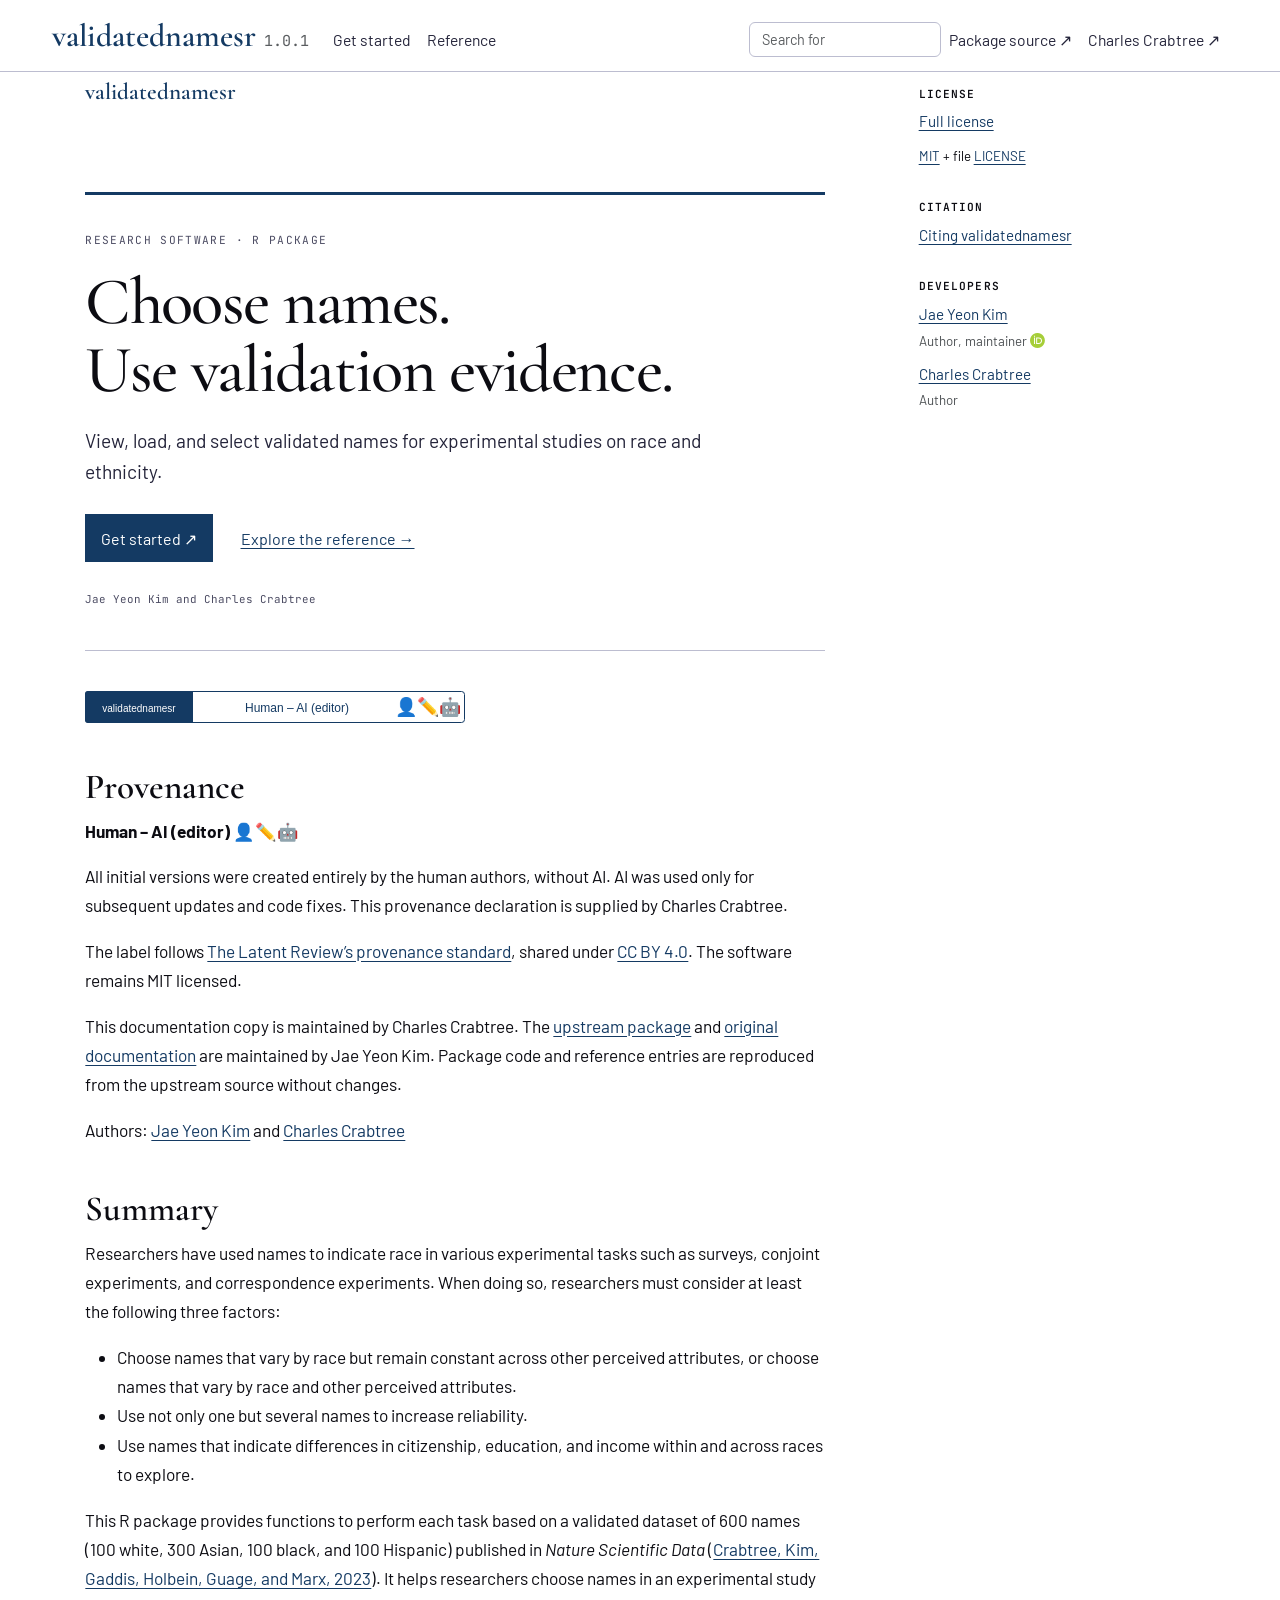
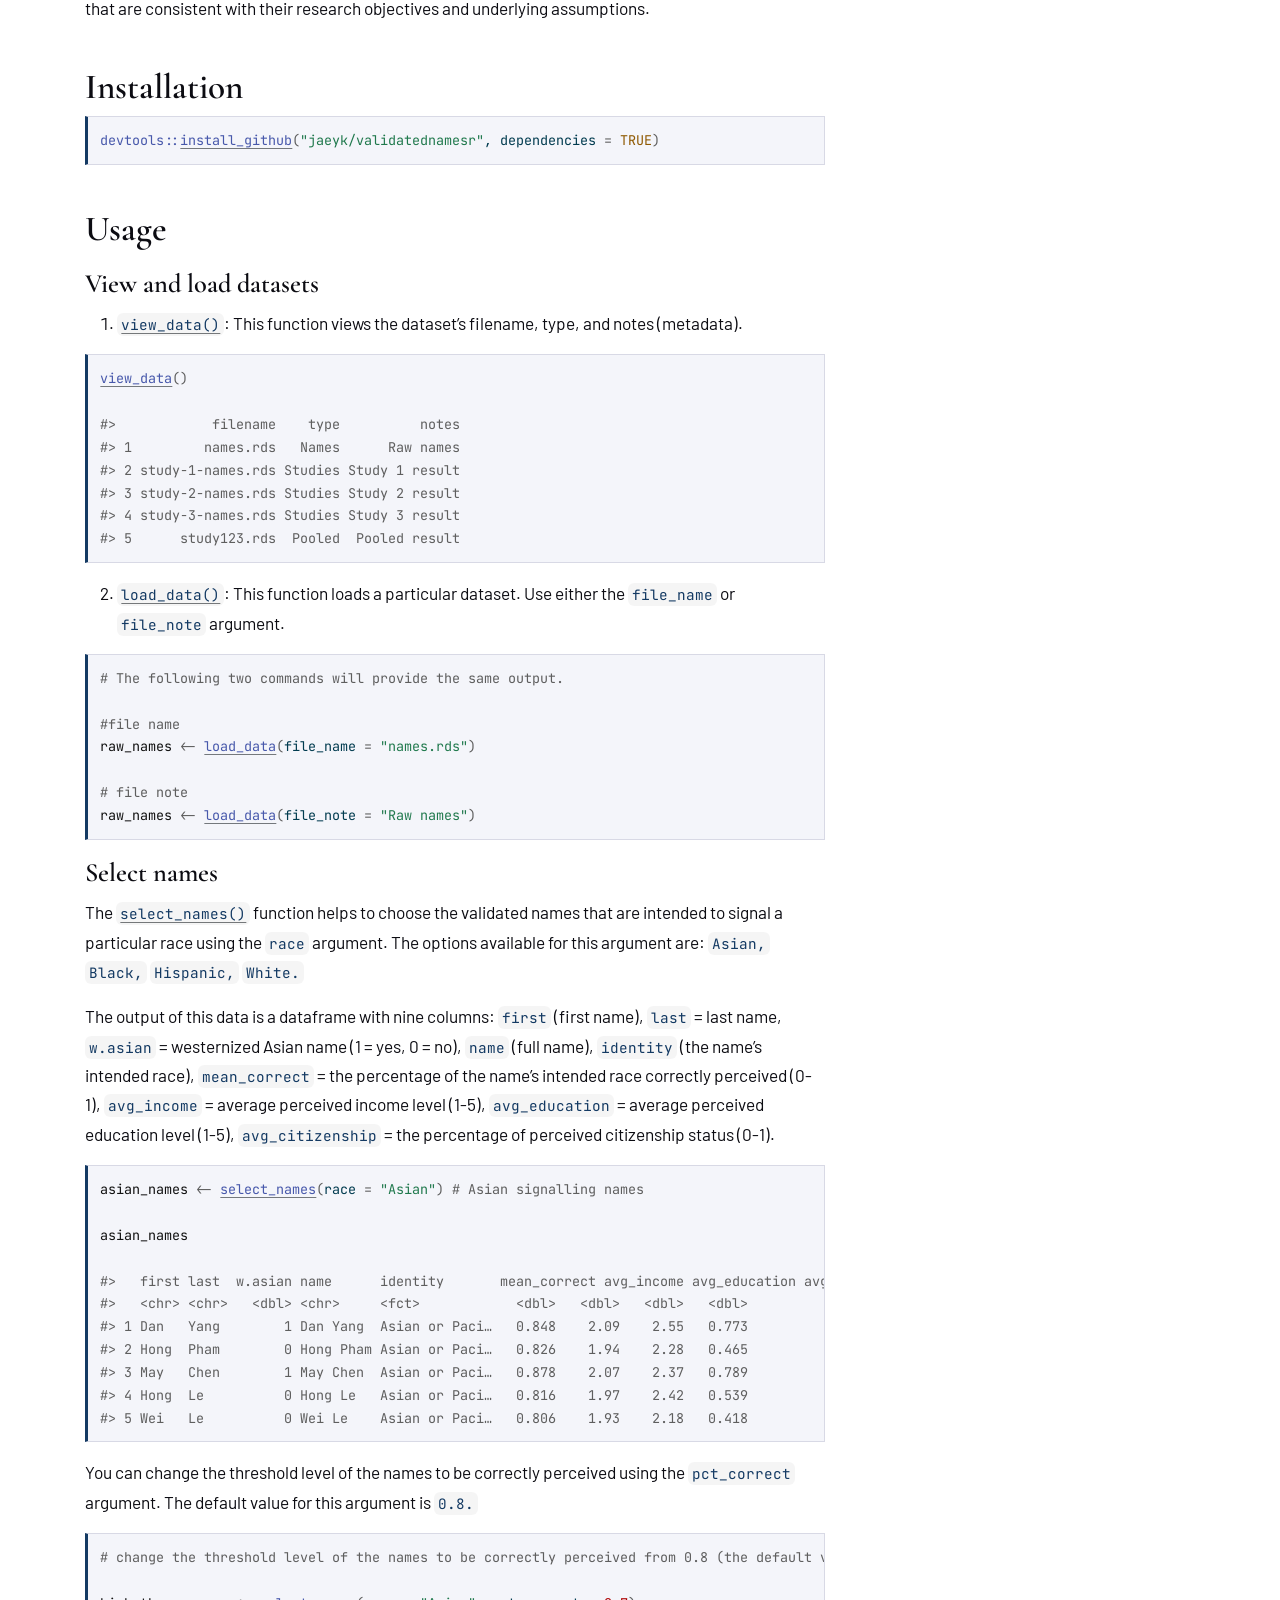
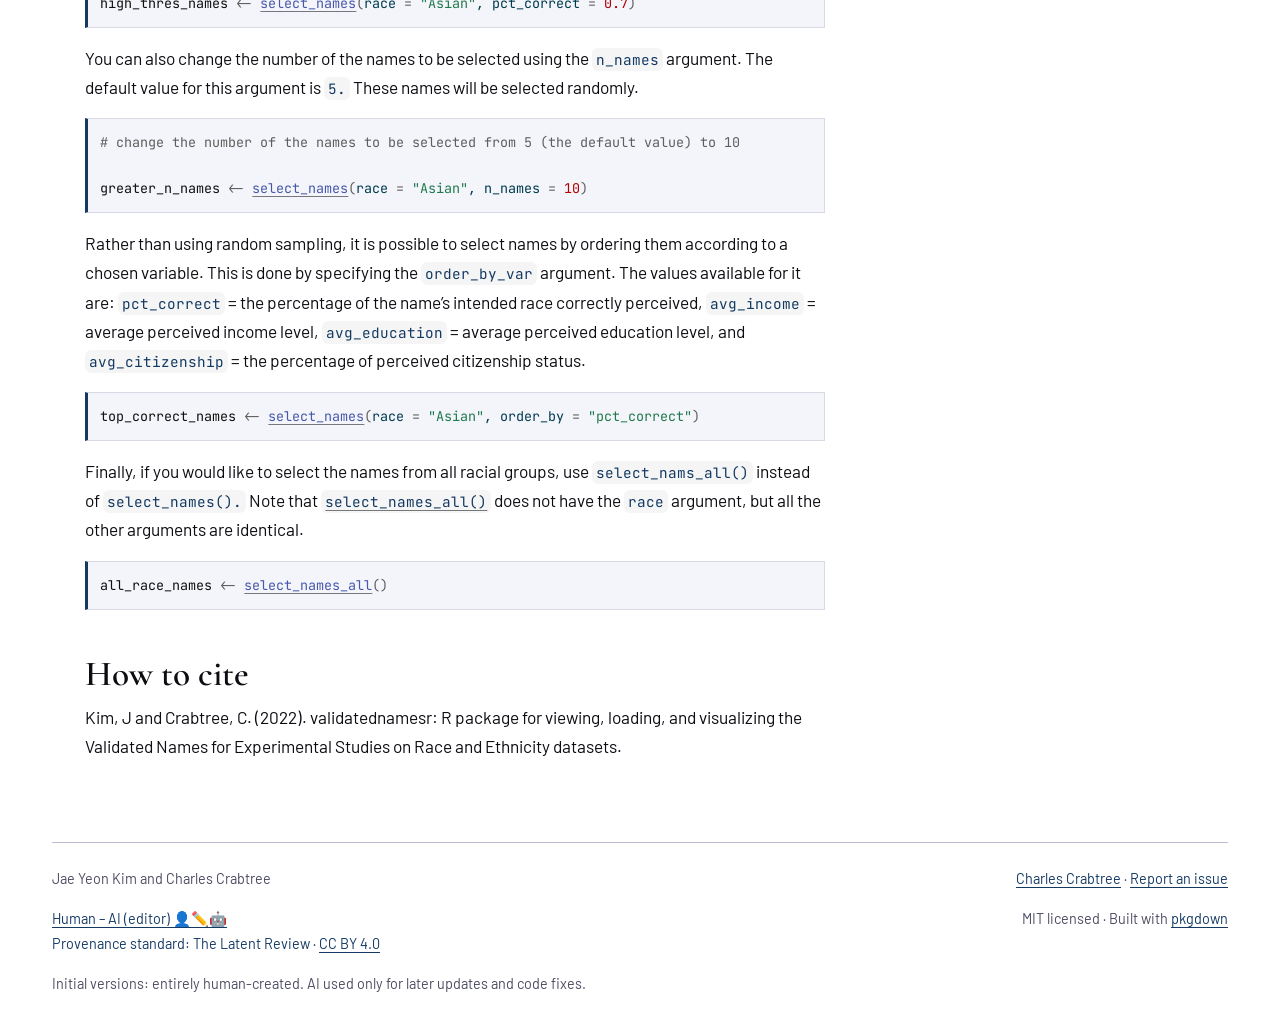
==== docs/index.html @ 6a656db4 "Publish validatednamesr documentation with human-origin provenance Co-Authored-By: warp-agent <warp-" ====
<!DOCTYPE html>
<!-- Generated by pkgdown: do not edit by hand --><html lang="en-US">
<head>
<meta http-equiv="Content-Type" content="text/html; charset=UTF-8">
<meta charset="utf-8">
<meta http-equiv="X-UA-Compatible" content="IE=edge">
<meta name="viewport" content="width=device-width, initial-scale=1, shrink-to-fit=no">
<title>Validated names for experimental studies • validatednamesr</title>
<script src="deps/jquery-3.6.0/jquery-3.6.0.min.js"></script><meta name="viewport" content="width=device-width, initial-scale=1, shrink-to-fit=no">
<link href="deps/bootstrap-5.3.1/bootstrap.min.css" rel="stylesheet">
<script src="deps/bootstrap-5.3.1/bootstrap.bundle.min.js"></script><link href="deps/font-awesome-6.5.2/css/all.min.css" rel="stylesheet">
<link href="deps/font-awesome-6.5.2/css/v4-shims.min.css" rel="stylesheet">
<script src="deps/headroom-0.11.0/headroom.min.js"></script><script src="deps/headroom-0.11.0/jQuery.headroom.min.js"></script><script src="deps/bootstrap-toc-1.0.1/bootstrap-toc.min.js"></script><script src="deps/clipboard.js-2.0.11/clipboard.min.js"></script><script src="deps/search-1.0.0/autocomplete.jquery.min.js"></script><script src="deps/search-1.0.0/fuse.min.js"></script><script src="deps/search-1.0.0/mark.min.js"></script><!-- pkgdown --><script src="pkgdown.js"></script><link href="extra.css" rel="stylesheet">
<meta property="og:title" content="Validated names for experimental studies">
<meta name="description" content="View, load, and select validated names for experimental studies on race and ethnicity.">
<meta property="og:description" content="View, load, and select validated names for experimental studies on race and ethnicity.">
</head>
<body>
    <a href="#main" class="visually-hidden-focusable">Skip to contents</a>


    <nav class="navbar navbar-expand-lg fixed-top bg-light" data-bs-theme="light" aria-label="Site navigation"><div class="container">

    <a class="navbar-brand me-2" href="index.html">validatednamesr</a>

    <small class="nav-text text-muted me-auto" data-bs-toggle="tooltip" data-bs-placement="bottom" title="">1.0.1</small>


    <button class="navbar-toggler" type="button" data-bs-toggle="collapse" data-bs-target="#navbar" aria-controls="navbar" aria-expanded="false" aria-label="Toggle navigation">
      <span class="navbar-toggler-icon"></span>
    </button>

    <div id="navbar" class="collapse navbar-collapse ms-3">
      <ul class="navbar-nav me-auto">
<li class="nav-item"><a class="nav-link" href="index.html#installation">Get started</a></li>
<li class="nav-item"><a class="nav-link" href="reference/index.html">Reference</a></li>
      </ul>
<ul class="navbar-nav">
<li class="nav-item"><form class="form-inline" role="search">
 <input class="form-control" type="search" name="search-input" id="search-input" autocomplete="off" aria-label="Search site" placeholder="Search for" data-search-index="search.json">
</form></li>
<li class="nav-item"><a class="external-link nav-link" href="https://github.com/jaeyk/validatednamesr">Package source ↗</a></li>
<li class="nav-item"><a class="external-link nav-link" href="https://charlescrabtree.org/">Charles Crabtree ↗</a></li>
      </ul>
</div>


  </div>
</nav><div class="container template-home">
<div class="row">
  <main id="main" class="col-md-9"><div class="section level1">
<div class="page-header"><h1 id="validatednamesr">validatednamesr<a class="anchor" aria-label="anchor" href="#validatednamesr"></a>
</h1></div>
<div class="repllm-hero">
<p class="eyebrow">
Research software · R package
</p>
<p class="hero-title">
Choose names.<br>Use validation evidence.
</p>
<p class="hero-summary">
View, load, and select validated names for experimental studies on race and ethnicity.
</p>
<p class="hero-links">
<a class="hero-primary" href="#installation">Get started ↗</a><a href="reference/index.html">Explore the reference →</a>
</p>
<p class="hero-meta">
Jae Yeon Kim and Charles Crabtree
</p>
</div>
<p><a href="https://thelatentreview.com/provenance/" class="external-link"><img src="reference/figures/provenance.svg" alt="validatednamesr: Human – AI (editor) 👤✏️🤖"></a></p>
<div class="section level2">
<h2 id="provenance">Provenance<a class="anchor" aria-label="anchor" href="#provenance"></a>
</h2>
<p><strong>Human – AI (editor) 👤✏️🤖</strong></p>
<p>All initial versions were created entirely by the human authors, without AI. AI was used only for subsequent updates and code fixes. This provenance declaration is supplied by Charles Crabtree.</p>
<p>The label follows <a href="https://thelatentreview.com/provenance/" class="external-link">The Latent Review’s provenance standard</a>, shared under <a href="https://creativecommons.org/licenses/by/4.0/" class="external-link">CC BY 4.0</a>. The software remains MIT licensed.</p>
<p>This documentation copy is maintained by Charles Crabtree. The <a href="https://github.com/jaeyk/validatednamesr" class="external-link">upstream package</a> and <a href="https://jaeyk.github.io/validatednamesr/" class="external-link">original documentation</a> are maintained by Jae Yeon Kim. Package code and reference entries are reproduced from the upstream source without changes.</p>
<p>Authors: <a href="https://jaeyk.github.io/" class="external-link">Jae Yeon Kim</a> and <a href="https://charlescrabtree.com/" class="external-link">Charles Crabtree</a></p>
</div>
<div class="section level2">
<h2 id="summary">Summary<a class="anchor" aria-label="anchor" href="#summary"></a>
</h2>
<p>Researchers have used names to indicate race in various experimental tasks such as surveys, conjoint experiments, and correspondence experiments. When doing so, researchers must consider at least the following three factors:</p>
<ul>
<li>Choose names that vary by race but remain constant across other perceived attributes, or choose names that vary by race and other perceived attributes.</li>
<li>Use not only one but several names to increase reliability.</li>
<li>Use names that indicate differences in citizenship, education, and income within and across races to explore.</li>
</ul>
<p>This R package provides functions to perform each task based on a validated dataset of 600 names (100 white, 300 Asian, 100 black, and 100 Hispanic) published in <em>Nature Scientific Data</em> (<a href="https://www.nature.com/articles/s41597-023-01947-0#Sec10" class="external-link">Crabtree, Kim, Gaddis, Holbein, Guage, and Marx, 2023</a>). It helps researchers choose names in an experimental study that are consistent with their research objectives and underlying assumptions.</p>
</div>
<div class="section level2">
<h2 id="installation">Installation<a class="anchor" aria-label="anchor" href="#installation"></a>
</h2>
<div class="sourceCode" id="cb1"><pre class="downlit sourceCode r">
<code class="sourceCode R"><span><span class="fu">devtools</span><span class="fu">::</span><span class="fu"><a href="https://devtools.r-lib.org/reference/install-deprecated.html" class="external-link">install_github</a></span><span class="op">(</span><span class="st">"jaeyk/validatednamesr"</span>, dependencies <span class="op">=</span> <span class="cn">TRUE</span><span class="op">)</span></span></code></pre></div>
</div>
<div class="section level2">
<h2 id="usage">Usage<a class="anchor" aria-label="anchor" href="#usage"></a>
</h2>
<div class="section level3">
<h3 id="view-and-load-datasets">View and load datasets<a class="anchor" aria-label="anchor" href="#view-and-load-datasets"></a>
</h3>
<ol style="list-style-type: decimal">
<li>
<code><a href="reference/view_data.html">view_data()</a></code>: This function views the dataset’s filename, type, and notes (metadata).</li>
</ol>
<div class="sourceCode" id="cb2"><pre class="downlit sourceCode r">
<code class="sourceCode R"><span><span class="fu"><a href="reference/view_data.html">view_data</a></span><span class="op">(</span><span class="op">)</span></span>
<span></span>
<span><span class="co">#&gt;            filename    type          notes</span></span>
<span><span class="co">#&gt; 1         names.rds   Names      Raw names</span></span>
<span><span class="co">#&gt; 2 study-1-names.rds Studies Study 1 result</span></span>
<span><span class="co">#&gt; 3 study-2-names.rds Studies Study 2 result</span></span>
<span><span class="co">#&gt; 4 study-3-names.rds Studies Study 3 result</span></span>
<span><span class="co">#&gt; 5      study123.rds  Pooled  Pooled result</span></span></code></pre></div>
<ol start="2" style="list-style-type: decimal">
<li>
<code><a href="reference/load_data.html">load_data()</a></code>: This function loads a particular dataset. Use either the <code>file_name</code> or <code>file_note</code> argument.</li>
</ol>
<div class="sourceCode" id="cb3"><pre class="downlit sourceCode r">
<code class="sourceCode R"><span><span class="co"># The following two commands will provide the same output.</span></span>
<span></span>
<span><span class="co">#file name</span></span>
<span><span class="va">raw_names</span> <span class="op">&lt;-</span> <span class="fu"><a href="reference/load_data.html">load_data</a></span><span class="op">(</span>file_name <span class="op">=</span> <span class="st">"names.rds"</span><span class="op">)</span></span>
<span></span>
<span><span class="co"># file note </span></span>
<span><span class="va">raw_names</span> <span class="op">&lt;-</span> <span class="fu"><a href="reference/load_data.html">load_data</a></span><span class="op">(</span>file_note <span class="op">=</span> <span class="st">"Raw names"</span><span class="op">)</span></span></code></pre></div>
</div>
<div class="section level3">
<h3 id="select-names">Select names<a class="anchor" aria-label="anchor" href="#select-names"></a>
</h3>
<p>The <code><a href="reference/select_names.html">select_names()</a></code> function helps to choose the validated names that are intended to signal a particular race using the <code>race</code> argument. The options available for this argument are: <code>Asian,</code> <code>Black,</code> <code>Hispanic,</code> <code>White.</code></p>
<p>The output of this data is a dataframe with nine columns: <code>first</code> (first name), <code>last</code> = last name, <code>w.asian</code> = westernized Asian name (1 = yes, 0 = no), <code>name</code> (full name), <code>identity</code> (the name’s intended race), <code>mean_correct</code> = the percentage of the name’s intended race correctly perceived (0-1), <code>avg_income</code> = average perceived income level (1-5), <code>avg_education</code> = average perceived education level (1-5), <code>avg_citizenship</code> = the percentage of perceived citizenship status (0-1).</p>
<div class="sourceCode" id="cb4"><pre class="downlit sourceCode r">
<code class="sourceCode R"><span><span class="va">asian_names</span> <span class="op">&lt;-</span> <span class="fu"><a href="reference/select_names.html">select_names</a></span><span class="op">(</span>race <span class="op">=</span> <span class="st">"Asian"</span><span class="op">)</span> <span class="co"># Asian signalling names </span></span>
<span></span>
<span><span class="va">asian_names</span> </span>
<span></span>
<span><span class="co">#&gt;   first last  w.asian name      identity       mean_correct avg_income avg_education avg_citizenship</span></span>
<span><span class="co">#&gt;   &lt;chr&gt; &lt;chr&gt;   &lt;dbl&gt; &lt;chr&gt;     &lt;fct&gt;            &lt;dbl&gt;   &lt;dbl&gt;   &lt;dbl&gt;   &lt;dbl&gt;</span></span>
<span><span class="co">#&gt; 1 Dan   Yang        1 Dan Yang  Asian or Paci…   0.848    2.09    2.55   0.773</span></span>
<span><span class="co">#&gt; 2 Hong  Pham        0 Hong Pham Asian or Paci…   0.826    1.94    2.28   0.465</span></span>
<span><span class="co">#&gt; 3 May   Chen        1 May Chen  Asian or Paci…   0.878    2.07    2.37   0.789</span></span>
<span><span class="co">#&gt; 4 Hong  Le          0 Hong Le   Asian or Paci…   0.816    1.97    2.42   0.539</span></span>
<span><span class="co">#&gt; 5 Wei   Le          0 Wei Le    Asian or Paci…   0.806    1.93    2.18   0.418</span></span></code></pre></div>
<p>You can change the threshold level of the names to be correctly perceived using the <code>pct_correct</code> argument. The default value for this argument is <code>0.8.</code></p>
<div class="sourceCode" id="cb5"><pre class="downlit sourceCode r">
<code class="sourceCode R"><span><span class="co"># change the threshold level of the names to be correctly perceived from 0.8 (the default value) to 0.7</span></span>
<span></span>
<span><span class="va">high_thres_names</span> <span class="op">&lt;-</span> <span class="fu"><a href="reference/select_names.html">select_names</a></span><span class="op">(</span>race <span class="op">=</span> <span class="st">"Asian"</span>, pct_correct <span class="op">=</span> <span class="fl">0.7</span><span class="op">)</span></span></code></pre></div>
<p>You can also change the number of the names to be selected using the <code>n_names</code> argument. The default value for this argument is <code>5.</code> These names will be selected randomly.</p>
<div class="sourceCode" id="cb6"><pre class="downlit sourceCode r">
<code class="sourceCode R"><span><span class="co"># change the number of the names to be selected from 5 (the default value) to 10 </span></span>
<span></span>
<span><span class="va">greater_n_names</span> <span class="op">&lt;-</span> <span class="fu"><a href="reference/select_names.html">select_names</a></span><span class="op">(</span>race <span class="op">=</span> <span class="st">"Asian"</span>, n_names <span class="op">=</span> <span class="fl">10</span><span class="op">)</span></span></code></pre></div>
<p>Rather than using random sampling, it is possible to select names by ordering them according to a chosen variable. This is done by specifying the <code>order_by_var</code> argument. The values available for it are: <code>pct_correct</code> = the percentage of the name’s intended race correctly perceived, <code>avg_income</code> = average perceived income level, <code>avg_education</code> = average perceived education level, and <code>avg_citizenship</code> = the percentage of perceived citizenship status.</p>
<div class="sourceCode" id="cb7"><pre class="downlit sourceCode r">
<code class="sourceCode R"><span><span class="va">top_correct_names</span> <span class="op">&lt;-</span> <span class="fu"><a href="reference/select_names.html">select_names</a></span><span class="op">(</span>race <span class="op">=</span> <span class="st">"Asian"</span>, order_by <span class="op">=</span> <span class="st">"pct_correct"</span><span class="op">)</span></span></code></pre></div>
<p>Finally, if you would like to select the names from all racial groups, use <code>select_nams_all()</code> instead of <code>select_names().</code> Note that <code><a href="reference/select_names_all.html">select_names_all()</a></code> does not have the <code>race</code> argument, but all the other arguments are identical.</p>
<div class="sourceCode" id="cb8"><pre class="downlit sourceCode r">
<code class="sourceCode R"><span><span class="va">all_race_names</span> <span class="op">&lt;-</span> <span class="fu"><a href="reference/select_names_all.html">select_names_all</a></span><span class="op">(</span><span class="op">)</span></span></code></pre></div>
</div>
</div>
<div class="section level2">
<h2 id="how-to-cite">How to cite<a class="anchor" aria-label="anchor" href="#how-to-cite"></a>
</h2>
<p>Kim, J and Crabtree, C. (2022). validatednamesr: R package for viewing, loading, and visualizing the Validated Names for Experimental Studies on Race and Ethnicity datasets.</p>
</div>
</div>
  </main><aside class="col-md-3"><div class="license">
<h2 data-toc-skip>License</h2>
<ul class="list-unstyled">
<li><a href="LICENSE.html">Full license</a></li>
<li><small><a href="https://opensource.org/licenses/mit-license.php" class="external-link">MIT</a> + file <a href="LICENSE-text.html">LICENSE</a></small></li>
</ul>
</div>


<div class="citation">
<h2 data-toc-skip>Citation</h2>
<ul class="list-unstyled">
<li><a href="authors.html#citation">Citing validatednamesr</a></li>
</ul>
</div>

<div class="developers">
<h2 data-toc-skip>Developers</h2>
<ul class="list-unstyled">
<li>
<a href="https://jaeyk.github.io/" class="external-link">Jae Yeon Kim</a> <br><small class="roles"> Author, maintainer </small> <a href="https://orcid.org/0000-0002-6533-7910" target="orcid.widget" aria-label="ORCID" class="external-link"><span class="fab fa-orcid orcid" aria-hidden="true"></span></a>  </li>
<li>
<a href="https://charlescrabtree.org/" class="external-link">Charles Crabtree</a> <br><small class="roles"> Author </small>   </li>
</ul>
</div>



  </aside>
</div>


    <footer><div class="pkgdown-footer-left">
<p>Jae Yeon Kim and Charles Crabtree</p>
<p class="provenance-label"><a href="https://thelatentreview.com/provenance/" class="external-link">Human – AI (editor) <span aria-hidden="true">👤✏️🤖</span></a><br>Provenance standard: The Latent Review · <a href="https://creativecommons.org/licenses/by/4.0/" class="external-link">CC BY 4.0</a></p>
<p>Initial versions: entirely human-created. AI used only for later updates and code fixes.</p>
</div>
<div class="pkgdown-footer-right">
<p><a href="https://charlescrabtree.org/" class="external-link">Charles Crabtree</a> · <a href="https://github.com/jaeyk/validatednamesr/issues" class="external-link">Report an issue</a></p>
<p>MIT licensed · Built with <a href="https://pkgdown.r-lib.org/" class="external-link">pkgdown</a></p>
</div>

    </footer>
</div>





  </body>
</html>
---- docs/deps/font-awesome-6.5.2/css/v4-shims.min.css ----
/*!
 * Font Awesome Free 6.5.2 by @fontawesome - https://fontawesome.com
 * License - https://fontawesome.com/license/free (Icons: CC BY 4.0, Fonts: SIL OFL 1.1, Code: MIT License)
 * Copyright 2024 Fonticons, Inc.
 */
.fa.fa-glass:before{content:"\f000"}.fa.fa-envelope-o{font-family:"Font Awesome 6 Free";font-weight:400}.fa.fa-envelope-o:before{content:"\f0e0"}.fa.fa-star-o{font-family:"Font Awesome 6 Free";font-weight:400}.fa.fa-star-o:before{content:"\f005"}.fa.fa-close:before,.fa.fa-remove:before{content:"\f00d"}.fa.fa-gear:before{content:"\f013"}.fa.fa-trash-o{font-family:"Font Awesome 6 Free";font-weight:400}.fa.fa-trash-o:before{content:"\f2ed"}.fa.fa-home:before{content:"\f015"}.fa.fa-file-o{font-family:"Font Awesome 6 Free";font-weight:400}.fa.fa-file-o:before{content:"\f15b"}.fa.fa-clock-o{font-family:"Font Awesome 6 Free";font-weight:400}.fa.fa-clock-o:before{content:"\f017"}.fa.fa-arrow-circle-o-down{font-family:"Font Awesome 6 Free";font-weight:400}.fa.fa-arrow-circle-o-down:before{content:"\f358"}.fa.fa-arrow-circle-o-up{font-family:"Font Awesome 6 Free";font-weight:400}.fa.fa-arrow-circle-o-up:before{content:"\f35b"}.fa.fa-play-circle-o{font-family:"Font Awesome 6 Free";font-weight:400}.fa.fa-play-circle-o:before{content:"\f144"}.fa.fa-repeat:before,.fa.fa-rotate-right:before{content:"\f01e"}.fa.fa-refresh:before{content:"\f021"}.fa.fa-list-alt{font-family:"Font Awesome 6 Free";font-weight:400}.fa.fa-list-alt:before{content:"\f022"}.fa.fa-dedent:before{content:"\f03b"}.fa.fa-video-camera:before{content:"\f03d"}.fa.fa-picture-o{font-family:"Font Awesome 6 Free";font-weight:400}.fa.fa-picture-o:before{content:"\f03e"}.fa.fa-photo{font-family:"Font Awesome 6 Free";font-weight:400}.fa.fa-photo:before{content:"\f03e"}.fa.fa-image{font-family:"Font Awesome 6 Free";font-weight:400}.fa.fa-image:before{content:"\f03e"}.fa.fa-map-marker:before{content:"\f3c5"}.fa.fa-pencil-square-o{font-family:"Font Awesome 6 Free";font-weight:400}.fa.fa-pencil-square-o:before{content:"\f044"}.fa.fa-edit{font-family:"Font Awesome 6 Free";font-weight:400}.fa.fa-edit:before{content:"\f044"}.fa.fa-share-square-o:before{content:"\f14d"}.fa.fa-check-square-o{font-family:"Font Awesome 6 Free";font-weight:400}.fa.fa-check-square-o:before{content:"\f14a"}.fa.fa-arrows:before{content:"\f0b2"}.fa.fa-times-circle-o{font-family:"Font Awesome 6 Free";font-weight:400}.fa.fa-times-circle-o:before{content:"\f057"}.fa.fa-check-circle-o{font-family:"Font Awesome 6 Free";font-weight:400}.fa.fa-check-circle-o:before{content:"\f058"}.fa.fa-mail-forward:before{content:"\f064"}.fa.fa-expand:before{content:"\f424"}.fa.fa-compress:before{content:"\f422"}.fa.fa-eye,.fa.fa-eye-slash{font-family:"Font Awesome 6 Free";font-weight:400}.fa.fa-warning:before{content:"\f071"}.fa.fa-calendar:before{content:"\f073"}.fa.fa-arrows-v:before{content:"\f338"}.fa.fa-arrows-h:before{content:"\f337"}.fa.fa-bar-chart-o:before,.fa.fa-bar-chart:before{content:"\e0e3"}.fa.fa-twitter-square{font-family:"Font Awesome 6 Brands";font-weight:400}.fa.fa-twitter-square:before{content:"\f081"}.fa.fa-facebook-square{font-family:"Font Awesome 6 Brands";font-weight:400}.fa.fa-facebook-square:before{content:"\f082"}.fa.fa-gears:before{content:"\f085"}.fa.fa-thumbs-o-up{font-family:"Font Awesome 6 Free";font-weight:400}.fa.fa-thumbs-o-up:before{content:"\f164"}.fa.fa-thumbs-o-down{font-family:"Font Awesome 6 Free";font-weight:400}.fa.fa-thumbs-o-down:before{content:"\f165"}.fa.fa-heart-o{font-family:"Font Awesome 6 Free";font-weight:400}.fa.fa-heart-o:before{content:"\f004"}.fa.fa-sign-out:before{content:"\f2f5"}.fa.fa-linkedin-square{font-family:"Font Awesome 6 Brands";font-weight:400}.fa.fa-linkedin-square:before{content:"\f08c"}.fa.fa-thumb-tack:before{content:"\f08d"}.fa.fa-external-link:before{content:"\f35d"}.fa.fa-sign-in:before{content:"\f2f6"}.fa.fa-github-square{font-family:"Font Awesome 6 Brands";font-weight:400}.fa.fa-github-square:before{content:"\f092"}.fa.fa-lemon-o{font-family:"Font Awesome 6 Free";font-weight:400}.fa.fa-lemon-o:before{content:"\f094"}.fa.fa-square-o{font-family:"Font Awesome 6 Free";font-weight:400}.fa.fa-square-o:before{content:"\f0c8"}.fa.fa-bookmark-o{font-family:"Font Awesome 6 Free";font-weight:400}.fa.fa-bookmark-o:before{content:"\f02e"}.fa.fa-facebook,.fa.fa-twitter{font-family:"Font Awesome 6 Brands";font-weight:400}.fa.fa-facebook:before{content:"\f39e"}.fa.fa-facebook-f{font-family:"Font Awesome 6 Brands";font-weight:400}.fa.fa-facebook-f:before{content:"\f39e"}.fa.fa-github{font-family:"Font Awesome 6 Brands";font-weight:400}.fa.fa-credit-card{font-family:"Font Awesome 6 Free";font-weight:400}.fa.fa-feed:before{content:"\f09e"}.fa.fa-hdd-o{font-family:"Font Awesome 6 Free";font-weight:400}.fa.fa-hdd-o:before{content:"\f0a0"}.fa.fa-hand-o-right{font-family:"Font Awesome 6 Free";font-weight:400}.fa.fa-hand-o-right:before{content:"\f0a4"}.fa.fa-hand-o-left{font-family:"Font Awesome 6 Free";font-weight:400}.fa.fa-hand-o-left:before{content:"\f0a5"}.fa.fa-hand-o-up{font-family:"Font Awesome 6 Free";font-weight:400}.fa.fa-hand-o-up:before{content:"\f0a6"}.fa.fa-hand-o-down{font-family:"Font Awesome 6 Free";font-weight:400}.fa.fa-hand-o-down:before{content:"\f0a7"}.fa.fa-globe:before{content:"\f57d"}.fa.fa-tasks:before{content:"\f828"}.fa.fa-arrows-alt:before{content:"\f31e"}.fa.fa-group:before{content:"\f0c0"}.fa.fa-chain:before{content:"\f0c1"}.fa.fa-cut:before{content:"\f0c4"}.fa.fa-files-o{font-family:"Font Awesome 6 Free";font-weight:400}.fa.fa-files-o:before{content:"\f0c5"}.fa.fa-floppy-o{font-family:"Font Awesome 6 Free";font-weight:400}.fa.fa-floppy-o:before{content:"\f0c7"}.fa.fa-save{font-family:"Font Awesome 6 Free";font-weight:400}.fa.fa-save:before{content:"\f0c7"}.fa.fa-navicon:before,.fa.fa-reorder:before{content:"\f0c9"}.fa.fa-magic:before{content:"\e2ca"}.fa.fa-pinterest,.fa.fa-pinterest-square{font-family:"Font Awesome 6 Brands";font-weight:400}.fa.fa-pinterest-square:before{content:"\f0d3"}.fa.fa-google-plus-square{font-family:"Font Awesome 6 Brands";font-weight:400}.fa.fa-google-plus-square:before{content:"\f0d4"}.fa.fa-google-plus{font-family:"Font Awesome 6 Brands";font-weight:400}.fa.fa-google-plus:before{content:"\f0d5"}.fa.fa-money:before{content:"\f3d1"}.fa.fa-unsorted:before{content:"\f0dc"}.fa.fa-sort-desc:before{content:"\f0dd"}.fa.fa-sort-asc:before{content:"\f0de"}.fa.fa-linkedin{font-family:"Font Awesome 6 Brands";font-weight:400}.fa.fa-linkedin:before{content:"\f0e1"}.fa.fa-rotate-left:before{content:"\f0e2"}.fa.fa-legal:before{content:"\f0e3"}.fa.fa-dashboard:before,.fa.fa-tachometer:before{content:"\f625"}.fa.fa-comment-o{font-family:"Font Awesome 6 Free";font-weight:400}.fa.fa-comment-o:before{content:"\f075"}.fa.fa-comments-o{font-family:"Font Awesome 6 Free";font-weight:400}.fa.fa-comments-o:before{content:"\f086"}.fa.fa-flash:before{content:"\f0e7"}.fa.fa-clipboard:before{content:"\f0ea"}.fa.fa-lightbulb-o{font-family:"Font Awesome 6 Free";font-weight:400}.fa.fa-lightbulb-o:before{content:"\f0eb"}.fa.fa-exchange:before{content:"\f362"}.fa.fa-cloud-download:before{content:"\f0ed"}.fa.fa-cloud-upload:before{content:"\f0ee"}.fa.fa-bell-o{font-family:"Font Awesome 6 Free";font-weight:400}.fa.fa-bell-o:before{content:"\f0f3"}.fa.fa-cutlery:before{content:"\f2e7"}.fa.fa-file-text-o{font-family:"Font Awesome 6 Free";font-weight:400}.fa.fa-file-text-o:before{content:"\f15c"}.fa.fa-building-o{font-family:"Font Awesome 6 Free";font-weight:400}.fa.fa-building-o:before{content:"\f1ad"}.fa.fa-hospital-o{font-family:"Font Awesome 6 Free";font-weight:400}.fa.fa-hospital-o:before{content:"\f0f8"}.fa.fa-tablet:before{content:"\f3fa"}.fa.fa-mobile-phone:before,.fa.fa-mobile:before{content:"\f3cd"}.fa.fa-circle-o{font-family:"Font Awesome 6 Free";font-weight:400}.fa.fa-circle-o:before{content:"\f111"}.fa.fa-mail-reply:before{content:"\f3e5"}.fa.fa-github-alt{font-family:"Font Awesome 6 Brands";font-weight:400}.fa.fa-folder-o{font-family:"Font Awesome 6 Free";font-weight:400}.fa.fa-folder-o:before{content:"\f07b"}.fa.fa-folder-open-o{font-family:"Font Awesome 6 Free";font-weight:400}.fa.fa-folder-open-o:before{content:"\f07c"}.fa.fa-smile-o{font-family:"Font Awesome 6 Free";font-weight:400}.fa.fa-smile-o:before{content:"\f118"}.fa.fa-frown-o{font-family:"Font Awesome 6 Free";font-weight:400}.fa.fa-frown-o:before{content:"\f119"}.fa.fa-meh-o{font-family:"Font Awesome 6 Free";font-weight:400}.fa.fa-meh-o:before{content:"\f11a"}.fa.fa-keyboard-o{font-family:"Font Awesome 6 Free";font-weight:400}.fa.fa-keyboard-o:before{content:"\f11c"}.fa.fa-flag-o{font-family:"Font Awesome 6 Free";font-weight:400}.fa.fa-flag-o:before{content:"\f024"}.fa.fa-mail-reply-all:before{content:"\f122"}.fa.fa-star-half-o{font-family:"Font Awesome 6 Free";font-weight:400}.fa.fa-star-half-o:before{content:"\f5c0"}.fa.fa-star-half-empty{font-family:"Font Awesome 6 Free";font-weight:400}.fa.fa-star-half-empty:before{content:"\f5c0"}.fa.fa-star-half-full{font-family:"Font Awesome 6 Free";font-weight:400}.fa.fa-star-half-full:before{content:"\f5c0"}.fa.fa-code-fork:before{content:"\f126"}.fa.fa-chain-broken:before,.fa.fa-unlink:before{content:"\f127"}.fa.fa-calendar-o{font-family:"Font Awesome 6 Free";font-weight:400}.fa.fa-calendar-o:before{content:"\f133"}.fa.fa-css3,.fa.fa-html5,.fa.fa-maxcdn{font-family:"Font Awesome 6 Brands";font-weight:400}.fa.fa-unlock-alt:before{content:"\f09c"}.fa.fa-minus-square-o{font-family:"Font Awesome 6 Free";font-weight:400}.fa.fa-minus-square-o:before{content:"\f146"}.fa.fa-level-up:before{content:"\f3bf"}.fa.fa-level-down:before{content:"\f3be"}.fa.fa-pencil-square:before{content:"\f14b"}.fa.fa-external-link-square:before{content:"\f360"}.fa.fa-compass{font-family:"Font Awesome 6 Free";font-weight:400}.fa.fa-caret-square-o-down{font-family:"Font Awesome 6 Free";font-weight:400}.fa.fa-caret-square-o-down:before{content:"\f150"}.fa.fa-toggle-down{font-family:"Font Awesome 6 Free";font-weight:400}.fa.fa-toggle-down:before{content:"\f150"}.fa.fa-caret-square-o-up{font-family:"Font Awesome 6 Free";font-weight:400}.fa.fa-caret-square-o-up:before{content:"\f151"}.fa.fa-toggle-up{font-family:"Font Awesome 6 Free";font-weight:400}.fa.fa-toggle-up:before{content:"\f151"}.fa.fa-caret-square-o-right{font-family:"Font Awesome 6 Free";font-weight:400}.fa.fa-caret-square-o-right:before{content:"\f152"}.fa.fa-toggle-right{font-family:"Font Awesome 6 Free";font-weight:400}.fa.fa-toggle-right:before{content:"\f152"}.fa.fa-eur:before,.fa.fa-euro:before{content:"\f153"}.fa.fa-gbp:before{content:"\f154"}.fa.fa-dollar:before,.fa.fa-usd:before{content:"\24"}.fa.fa-inr:before,.fa.fa-rupee:before{content:"\e1bc"}.fa.fa-cny:before,.fa.fa-jpy:before,.fa.fa-rmb:before,.fa.fa-yen:before{content:"\f157"}.fa.fa-rouble:before,.fa.fa-rub:before,.fa.fa-ruble:before{content:"\f158"}.fa.fa-krw:before,.fa.fa-won:before{content:"\f159"}.fa.fa-bitcoin,.fa.fa-btc{font-family:"Font Awesome 6 Brands";font-weight:400}.fa.fa-bitcoin:before{content:"\f15a"}.fa.fa-file-text:before{content:"\f15c"}.fa.fa-sort-alpha-asc:before{content:"\f15d"}.fa.fa-sort-alpha-desc:before{content:"\f881"}.fa.fa-sort-amount-asc:before{content:"\f884"}.fa.fa-sort-amount-desc:before{content:"\f160"}.fa.fa-sort-numeric-asc:before{content:"\f162"}.fa.fa-sort-numeric-desc:before{content:"\f886"}.fa.fa-youtube-square{font-family:"Font Awesome 6 Brands";font-weight:400}.fa.fa-youtube-square:before{content:"\f431"}.fa.fa-xing,.fa.fa-xing-square,.fa.fa-youtube{font-family:"Font Awesome 6 Brands";font-weight:400}.fa.fa-xing-square:before{content:"\f169"}.fa.fa-youtube-play{font-family:"Font Awesome 6 Brands";font-weight:400}.fa.fa-youtube-play:before{content:"\f167"}.fa.fa-adn,.fa.fa-bitbucket,.fa.fa-bitbucket-square,.fa.fa-dropbox,.fa.fa-flickr,.fa.fa-instagram,.fa.fa-stack-overflow{font-family:"Font Awesome 6 Brands";font-weight:400}.fa.fa-bitbucket-square:before{content:"\f171"}.fa.fa-tumblr,.fa.fa-tumblr-square{font-family:"Font Awesome 6 Brands";font-weight:400}.fa.fa-tumblr-square:before{content:"\f174"}.fa.fa-long-arrow-down:before{content:"\f309"}.fa.fa-long-arrow-up:before{content:"\f30c"}.fa.fa-long-arrow-left:before{content:"\f30a"}.fa.fa-long-arrow-right:before{content:"\f30b"}.fa.fa-android,.fa.fa-apple,.fa.fa-dribbble,.fa.fa-foursquare,.fa.fa-gittip,.fa.fa-gratipay,.fa.fa-linux,.fa.fa-skype,.fa.fa-trello,.fa.fa-windows{font-family:"Font Awesome 6 Brands";font-weight:400}.fa.fa-gittip:before{content:"\f184"}.fa.fa-sun-o{font-family:"Font Awesome 6 Free";font-weight:400}.fa.fa-sun-o:before{content:"\f185"}.fa.fa-moon-o{font-family:"Font Awesome 6 Free";font-weight:400}.fa.fa-moon-o:before{content:"\f186"}.fa.fa-pagelines,.fa.fa-renren,.fa.fa-stack-exchange,.fa.fa-vk,.fa.fa-weibo{font-family:"Font Awesome 6 Brands";font-weight:400}.fa.fa-arrow-circle-o-right{font-family:"Font Awesome 6 Free";font-weight:400}.fa.fa-arrow-circle-o-right:before{content:"\f35a"}.fa.fa-arrow-circle-o-left{font-family:"Font Awesome 6 Free";font-weight:400}.fa.fa-arrow-circle-o-left:before{content:"\f359"}.fa.fa-caret-square-o-left{font-family:"Font Awesome 6 Free";font-weight:400}.fa.fa-caret-square-o-left:before{content:"\f191"}.fa.fa-toggle-left{font-family:"Font Awesome 6 Free";font-weight:400}.fa.fa-toggle-left:before{content:"\f191"}.fa.fa-dot-circle-o{font-family:"Font Awesome 6 Free";font-weight:400}.fa.fa-dot-circle-o:before{content:"\f192"}.fa.fa-vimeo-square{font-family:"Font Awesome 6 Brands";font-weight:400}.fa.fa-vimeo-square:before{content:"\f194"}.fa.fa-try:before,.fa.fa-turkish-lira:before{content:"\e2bb"}.fa.fa-plus-square-o{font-family:"Font Awesome 6 Free";font-weight:400}.fa.fa-plus-square-o:before{content:"\f0fe"}.fa.fa-openid,.fa.fa-slack,.fa.fa-wordpress{font-family:"Font Awesome 6 Brands";font-weight:400}.fa.fa-bank:before,.fa.fa-institution:before{content:"\f19c"}.fa.fa-mortar-board:before{content:"\f19d"}.fa.fa-google,.fa.fa-reddit,.fa.fa-reddit-square,.fa.fa-yahoo{font-family:"Font Awesome 6 Brands";font-weight:400}.fa.fa-reddit-square:before{content:"\f1a2"}.fa.fa-behance,.fa.fa-behance-square,.fa.fa-delicious,.fa.fa-digg,.fa.fa-drupal,.fa.fa-joomla,.fa.fa-pied-piper-alt,.fa.fa-pied-piper-pp,.fa.fa-stumbleupon,.fa.fa-stumbleupon-circle{font-family:"Font Awesome 6 Brands";font-weight:400}.fa.fa-behance-square:before{content:"\f1b5"}.fa.fa-steam,.fa.fa-steam-square{font-family:"Font Awesome 6 Brands";font-weight:400}.fa.fa-steam-square:before{content:"\f1b7"}.fa.fa-automobile:before{content:"\f1b9"}.fa.fa-cab:before{content:"\f1ba"}.fa.fa-deviantart,.fa.fa-soundcloud,.fa.fa-spotify{font-family:"Font Awesome 6 Brands";font-weight:400}.fa.fa-file-pdf-o{font-family:"Font Awesome 6 Free";font-weight:400}.fa.fa-file-pdf-o:before{content:"\f1c1"}.fa.fa-file-word-o{font-family:"Font Awesome 6 Free";font-weight:400}.fa.fa-file-word-o:before{content:"\f1c2"}.fa.fa-file-excel-o{font-family:"Font Awesome 6 Free";font-weight:400}.fa.fa-file-excel-o:before{content:"\f1c3"}.fa.fa-file-powerpoint-o{font-family:"Font Awesome 6 Free";font-weight:400}.fa.fa-file-powerpoint-o:before{content:"\f1c4"}.fa.fa-file-image-o{font-family:"Font Awesome 6 Free";font-weight:400}.fa.fa-file-image-o:before{content:"\f1c5"}.fa.fa-file-photo-o{font-family:"Font Awesome 6 Free";font-weight:400}.fa.fa-file-photo-o:before{content:"\f1c5"}.fa.fa-file-picture-o{font-family:"Font Awesome 6 Free";font-weight:400}.fa.fa-file-picture-o:before{content:"\f1c5"}.fa.fa-file-archive-o{font-family:"Font Awesome 6 Free";font-weight:400}.fa.fa-file-archive-o:before{content:"\f1c6"}.fa.fa-file-zip-o{font-family:"Font Awesome 6 Free";font-weight:400}.fa.fa-file-zip-o:before{content:"\f1c6"}.fa.fa-file-audio-o{font-family:"Font Awesome 6 Free";font-weight:400}.fa.fa-file-audio-o:before{content:"\f1c7"}.fa.fa-file-sound-o{font-family:"Font Awesome 6 Free";font-weight:400}.fa.fa-file-sound-o:before{content:"\f1c7"}.fa.fa-file-video-o{font-family:"Font Awesome 6 Free";font-weight:400}.fa.fa-file-video-o:before{content:"\f1c8"}.fa.fa-file-movie-o{font-family:"Font Awesome 6 Free";font-weight:400}.fa.fa-file-movie-o:before{content:"\f1c8"}.fa.fa-file-code-o{font-family:"Font Awesome 6 Free";font-weight:400}.fa.fa-file-code-o:before{content:"\f1c9"}.fa.fa-codepen,.fa.fa-jsfiddle,.fa.fa-vine{font-family:"Font Awesome 6 Brands";font-weight:400}.fa.fa-life-bouy:before,.fa.fa-life-buoy:before,.fa.fa-life-saver:before,.fa.fa-support:before{content:"\f1cd"}.fa.fa-circle-o-notch:before{content:"\f1ce"}.fa.fa-ra,.fa.fa-rebel{font-family:"Font Awesome 6 Brands";font-weight:400}.fa.fa-ra:before{content:"\f1d0"}.fa.fa-resistance{font-family:"Font Awesome 6 Brands";font-weight:400}.fa.fa-resistance:before{content:"\f1d0"}.fa.fa-empire,.fa.fa-ge{font-family:"Font Awesome 6 Brands";font-weight:400}.fa.fa-ge:before{content:"\f1d1"}.fa.fa-git-square{font-family:"Font Awesome 6 Brands";font-weight:400}.fa.fa-git-square:before{content:"\f1d2"}.fa.fa-git,.fa.fa-hacker-news,.fa.fa-y-combinator-square{font-family:"Font Awesome 6 Brands";font-weight:400}.fa.fa-y-combinator-square:before{content:"\f1d4"}.fa.fa-yc-square{font-family:"Font Awesome 6 Brands";font-weight:400}.fa.fa-yc-square:before{content:"\f1d4"}.fa.fa-qq,.fa.fa-tencent-weibo,.fa.fa-wechat,.fa.fa-weixin{font-family:"Font Awesome 6 Brands";font-weight:400}.fa.fa-wechat:before{content:"\f1d7"}.fa.fa-send:before{content:"\f1d8"}.fa.fa-paper-plane-o{font-family:"Font Awesome 6 Free";font-weight:400}.fa.fa-paper-plane-o:before{content:"\f1d8"}.fa.fa-send-o{font-family:"Font Awesome 6 Free";font-weight:400}.fa.fa-send-o:before{content:"\f1d8"}.fa.fa-circle-thin{font-family:"Font Awesome 6 Free";font-weight:400}.fa.fa-circle-thin:before{content:"\f111"}.fa.fa-header:before{content:"\f1dc"}.fa.fa-futbol-o{font-family:"Font Awesome 6 Free";font-weight:400}.fa.fa-futbol-o:before{content:"\f1e3"}.fa.fa-soccer-ball-o{font-family:"Font Awesome 6 Free";font-weight:400}.fa.fa-soccer-ball-o:before{content:"\f1e3"}.fa.fa-slideshare,.fa.fa-twitch,.fa.fa-yelp{font-family:"Font Awesome 6 Brands";font-weight:400}.fa.fa-newspaper-o{font-family:"Font Awesome 6 Free";font-weight:400}.fa.fa-newspaper-o:before{content:"\f1ea"}.fa.fa-cc-amex,.fa.fa-cc-discover,.fa.fa-cc-mastercard,.fa.fa-cc-paypal,.fa.fa-cc-stripe,.fa.fa-cc-visa,.fa.fa-google-wallet,.fa.fa-paypal{font-family:"Font Awesome 6 Brands";font-weight:400}.fa.fa-bell-slash-o{font-family:"Font Awesome 6 Free";font-weight:400}.fa.fa-bell-slash-o:before{content:"\f1f6"}.fa.fa-trash:before{content:"\f2ed"}.fa.fa-copyright{font-family:"Font Awesome 6 Free";font-weight:400}.fa.fa-eyedropper:before{content:"\f1fb"}.fa.fa-area-chart:before{content:"\f1fe"}.fa.fa-pie-chart:before{content:"\f200"}.fa.fa-line-chart:before{content:"\f201"}.fa.fa-lastfm,.fa.fa-lastfm-square{font-family:"Font Awesome 6 Brands";font-weight:400}.fa.fa-lastfm-square:before{content:"\f203"}.fa.fa-angellist,.fa.fa-ioxhost{font-family:"Font Awesome 6 Brands";font-weight:400}.fa.fa-cc{font-family:"Font Awesome 6 Free";font-weight:400}.fa.fa-cc:before{content:"\f20a"}.fa.fa-ils:before,.fa.fa-shekel:before,.fa.fa-sheqel:before{content:"\f20b"}.fa.fa-buysellads,.fa.fa-connectdevelop,.fa.fa-dashcube,.fa.fa-forumbee,.fa.fa-leanpub,.fa.fa-sellsy,.fa.fa-shirtsinbulk,.fa.fa-simplybuilt,.fa.fa-skyatlas{font-family:"Font Awesome 6 Brands";font-weight:400}.fa.fa-diamond{font-family:"Font Awesome 6 Free";font-weight:400}.fa.fa-diamond:before{content:"\f3a5"}.fa.fa-intersex:before,.fa.fa-transgender:before{content:"\f224"}.fa.fa-transgender-alt:before{content:"\f225"}.fa.fa-facebook-official{font-family:"Font Awesome 6 Brands";font-weight:400}.fa.fa-facebook-official:before{content:"\f09a"}.fa.fa-pinterest-p,.fa.fa-whatsapp{font-family:"Font Awesome 6 Brands";font-weight:400}.fa.fa-hotel:before{content:"\f236"}.fa.fa-medium,.fa.fa-viacoin,.fa.fa-y-combinator,.fa.fa-yc{font-family:"Font Awesome 6 Brands";font-weight:400}.fa.fa-yc:before{content:"\f23b"}.fa.fa-expeditedssl,.fa.fa-opencart,.fa.fa-optin-monster{font-family:"Font Awesome 6 Brands";font-weight:400}.fa.fa-battery-4:before,.fa.fa-battery:before{content:"\f240"}.fa.fa-battery-3:before{content:"\f241"}.fa.fa-battery-2:before{content:"\f242"}.fa.fa-battery-1:before{content:"\f243"}.fa.fa-battery-0:before{content:"\f244"}.fa.fa-object-group,.fa.fa-object-ungroup,.fa.fa-sticky-note-o{font-family:"Font Awesome 6 Free";font-weight:400}.fa.fa-sticky-note-o:before{content:"\f249"}.fa.fa-cc-diners-club,.fa.fa-cc-jcb{font-family:"Font Awesome 6 Brands";font-weight:400}.fa.fa-clone{font-family:"Font Awesome 6 Free";font-weight:400}.fa.fa-hourglass-o:before{content:"\f254"}.fa.fa-hourglass-1:before{content:"\f251"}.fa.fa-hourglass-2:before{content:"\f252"}.fa.fa-hourglass-3:before{content:"\f253"}.fa.fa-hand-rock-o{font-family:"Font Awesome 6 Free";font-weight:400}.fa.fa-hand-rock-o:before{content:"\f255"}.fa.fa-hand-grab-o{font-family:"Font Awesome 6 Free";font-weight:400}.fa.fa-hand-grab-o:before{content:"\f255"}.fa.fa-hand-paper-o{font-family:"Font Awesome 6 Free";font-weight:400}.fa.fa-hand-paper-o:before{content:"\f256"}.fa.fa-hand-stop-o{font-family:"Font Awesome 6 Free";font-weight:400}.fa.fa-hand-stop-o:before{content:"\f256"}.fa.fa-hand-scissors-o{font-family:"Font Awesome 6 Free";font-weight:400}.fa.fa-hand-scissors-o:before{content:"\f257"}.fa.fa-hand-lizard-o{font-family:"Font Awesome 6 Free";font-weight:400}.fa.fa-hand-lizard-o:before{content:"\f258"}.fa.fa-hand-spock-o{font-family:"Font Awesome 6 Free";font-weight:400}.fa.fa-hand-spock-o:before{content:"\f259"}.fa.fa-hand-pointer-o{font-family:"Font Awesome 6 Free";font-weight:400}.fa.fa-hand-pointer-o:before{content:"\f25a"}.fa.fa-hand-peace-o{font-family:"Font Awesome 6 Free";font-weight:400}.fa.fa-hand-peace-o:before{content:"\f25b"}.fa.fa-registered{font-family:"Font Awesome 6 Free";font-weight:400}.fa.fa-creative-commons,.fa.fa-gg,.fa.fa-gg-circle,.fa.fa-odnoklassniki,.fa.fa-odnoklassniki-square{font-family:"Font Awesome 6 Brands";font-weight:400}.fa.fa-odnoklassniki-square:before{content:"\f264"}.fa.fa-chrome,.fa.fa-firefox,.fa.fa-get-pocket,.fa.fa-internet-explorer,.fa.fa-opera,.fa.fa-safari,.fa.fa-wikipedia-w{font-family:"Font Awesome 6 Brands";font-weight:400}.fa.fa-television:before{content:"\f26c"}.fa.fa-500px,.fa.fa-amazon,.fa.fa-contao{font-family:"Font Awesome 6 Brands";font-weight:400}.fa.fa-calendar-plus-o{font-family:"Font Awesome 6 Free";font-weight:400}.fa.fa-calendar-plus-o:before{content:"\f271"}.fa.fa-calendar-minus-o{font-family:"Font Awesome 6 Free";font-weight:400}.fa.fa-calendar-minus-o:before{content:"\f272"}.fa.fa-calendar-times-o{font-family:"Font Awesome 6 Free";font-weight:400}.fa.fa-calendar-times-o:before{content:"\f273"}.fa.fa-calendar-check-o{font-family:"Font Awesome 6 Free";font-weight:400}.fa.fa-calendar-check-o:before{content:"\f274"}.fa.fa-map-o{font-family:"Font Awesome 6 Free";font-weight:400}.fa.fa-map-o:before{content:"\f279"}.fa.fa-commenting:before{content:"\f4ad"}.fa.fa-commenting-o{font-family:"Font Awesome 6 Free";font-weight:400}.fa.fa-commenting-o:before{content:"\f4ad"}.fa.fa-houzz,.fa.fa-vimeo{font-family:"Font Awesome 6 Brands";font-weight:400}.fa.fa-vimeo:before{content:"\f27d"}.fa.fa-black-tie,.fa.fa-edge,.fa.fa-fonticons,.fa.fa-reddit-alien{font-family:"Font Awesome 6 Brands";font-weight:400}.fa.fa-credit-card-alt:before{content:"\f09d"}.fa.fa-codiepie,.fa.fa-fort-awesome,.fa.fa-mixcloud,.fa.fa-modx,.fa.fa-product-hunt,.fa.fa-scribd,.fa.fa-usb{font-family:"Font Awesome 6 Brands";font-weight:400}.fa.fa-pause-circle-o{font-family:"Font Awesome 6 Free";font-weight:400}.fa.fa-pause-circle-o:before{content:"\f28b"}.fa.fa-stop-circle-o{font-family:"Font Awesome 6 Free";font-weight:400}.fa.fa-stop-circle-o:before{content:"\f28d"}.fa.fa-bluetooth,.fa.fa-bluetooth-b,.fa.fa-envira,.fa.fa-gitlab,.fa.fa-wheelchair-alt,.fa.fa-wpbeginner,.fa.fa-wpforms{font-family:"Font Awesome 6 Brands";font-weight:400}.fa.fa-wheelchair-alt:before{content:"\f368"}.fa.fa-question-circle-o{font-family:"Font Awesome 6 Free";font-weight:400}.fa.fa-question-circle-o:before{content:"\f059"}.fa.fa-volume-control-phone:before{content:"\f2a0"}.fa.fa-asl-interpreting:before{content:"\f2a3"}.fa.fa-deafness:before,.fa.fa-hard-of-hearing:before{content:"\f2a4"}.fa.fa-glide,.fa.fa-glide-g{font-family:"Font Awesome 6 Brands";font-weight:400}.fa.fa-signing:before{content:"\f2a7"}.fa.fa-viadeo,.fa.fa-viadeo-square{font-family:"Font Awesome 6 Brands";font-weight:400}.fa.fa-viadeo-square:before{content:"\f2aa"}.fa.fa-snapchat,.fa.fa-snapchat-ghost{font-family:"Font Awesome 6 Brands";font-weight:400}.fa.fa-snapchat-ghost:before{content:"\f2ab"}.fa.fa-snapchat-square{font-family:"Font Awesome 6 Brands";font-weight:400}.fa.fa-snapchat-square:before{content:"\f2ad"}.fa.fa-first-order,.fa.fa-google-plus-official,.fa.fa-pied-piper,.fa.fa-themeisle,.fa.fa-yoast{font-family:"Font Awesome 6 Brands";font-weight:400}.fa.fa-google-plus-official:before{content:"\f2b3"}.fa.fa-google-plus-circle{font-family:"Font Awesome 6 Brands";font-weight:400}.fa.fa-google-plus-circle:before{content:"\f2b3"}.fa.fa-fa,.fa.fa-font-awesome{font-family:"Font Awesome 6 Brands";font-weight:400}.fa.fa-fa:before{content:"\f2b4"}.fa.fa-handshake-o{font-family:"Font Awesome 6 Free";font-weight:400}.fa.fa-handshake-o:before{content:"\f2b5"}.fa.fa-envelope-open-o{font-family:"Font Awesome 6 Free";font-weight:400}.fa.fa-envelope-open-o:before{content:"\f2b6"}.fa.fa-linode{font-family:"Font Awesome 6 Brands";font-weight:400}.fa.fa-address-book-o{font-family:"Font Awesome 6 Free";font-weight:400}.fa.fa-address-book-o:before{content:"\f2b9"}.fa.fa-vcard:before{content:"\f2bb"}.fa.fa-address-card-o{font-family:"Font Awesome 6 Free";font-weight:400}.fa.fa-address-card-o:before{content:"\f2bb"}.fa.fa-vcard-o{font-family:"Font Awesome 6 Free";font-weight:400}.fa.fa-vcard-o:before{content:"\f2bb"}.fa.fa-user-circle-o{font-family:"Font Awesome 6 Free";font-weight:400}.fa.fa-user-circle-o:before{content:"\f2bd"}.fa.fa-user-o{font-family:"Font Awesome 6 Free";font-weight:400}.fa.fa-user-o:before{content:"\f007"}.fa.fa-id-badge{font-family:"Font Awesome 6 Free";font-weight:400}.fa.fa-drivers-license:before{content:"\f2c2"}.fa.fa-id-card-o{font-family:"Font Awesome 6 Free";font-weight:400}.fa.fa-id-card-o:before{content:"\f2c2"}.fa.fa-drivers-license-o{font-family:"Font Awesome 6 Free";font-weight:400}.fa.fa-drivers-license-o:before{content:"\f2c2"}.fa.fa-free-code-camp,.fa.fa-quora,.fa.fa-telegram{font-family:"Font Awesome 6 Brands";font-weight:400}.fa.fa-thermometer-4:before,.fa.fa-thermometer:before{content:"\f2c7"}.fa.fa-thermometer-3:before{content:"\f2c8"}.fa.fa-thermometer-2:before{content:"\f2c9"}.fa.fa-thermometer-1:before{content:"\f2ca"}.fa.fa-thermometer-0:before{content:"\f2cb"}.fa.fa-bathtub:before,.fa.fa-s15:before{content:"\f2cd"}.fa.fa-window-maximize,.fa.fa-window-restore{font-family:"Font Awesome 6 Free";font-weight:400}.fa.fa-times-rectangle:before{content:"\f410"}.fa.fa-window-close-o{font-family:"Font Awesome 6 Free";font-weight:400}.fa.fa-window-close-o:before{content:"\f410"}.fa.fa-times-rectangle-o{font-family:"Font Awesome 6 Free";font-weight:400}.fa.fa-times-rectangle-o:before{content:"\f410"}.fa.fa-bandcamp,.fa.fa-eercast,.fa.fa-etsy,.fa.fa-grav,.fa.fa-imdb,.fa.fa-ravelry{font-family:"Font Awesome 6 Brands";font-weight:400}.fa.fa-eercast:before{content:"\f2da"}.fa.fa-snowflake-o{font-family:"Font Awesome 6 Free";font-weight:400}.fa.fa-snowflake-o:before{content:"\f2dc"}.fa.fa-meetup,.fa.fa-superpowers,.fa.fa-wpexplorer{font-family:"Font Awesome 6 Brands";font-weight:400}
---- docs/extra.css ----
@import url('https://fonts.googleapis.com/css2?family=Barlow:wght@400;500;600;700&family=Cormorant+Garamond:wght@400;500;600&family=JetBrains+Mono:wght@400;500&display=swap');

/* Shared with charlescrabtree.org: navy, serif display, restrained rules. */
:root {
  --repllm-ink: #0c0c12;
  --repllm-muted: #4c4c63;
  --repllm-navy: #143a63;
  --repllm-paper: #f4f5fa;
  --repllm-rule: #bcbdd0;
  --bs-link-color: #143a63;
  --bs-link-hover-color: #0d2b4c;
  --bs-body-font-family: 'Barlow', sans-serif;
  --bs-body-color: #0c0c12;
  --bs-border-radius: 0;
}
body { font-family: 'Barlow', sans-serif; font-size: 1.08rem; line-height: 1.7; color: var(--repllm-ink); }
a { color: var(--repllm-navy); text-underline-offset: .2em; }
a:hover { color: #0d2b4c; }
a:focus-visible, button:focus-visible, input:focus-visible { outline: 3px solid #143a63; outline-offset: 4px; }
h1, h2, h3, .navbar-brand { font-family: 'Cormorant Garamond', Georgia, serif; font-weight: 600; }
h1 { font-size: clamp(2.4rem, 5vw, 3.8rem); line-height: 1.08; overflow-wrap: anywhere; }
h2 { margin-top: 2.7rem; font-size: 2.2rem; line-height: 1.2; }
h3 { font-size: 1.65rem; line-height: 1.3; }
code, pre, .nav-text, .eyebrow, .hero-meta { font-family: 'JetBrains Mono', monospace; }
code { font-size: .83em; color: #143a63; overflow-wrap: anywhere; }
pre { background: var(--repllm-paper); border: 1px solid #d8d9e5; border-left: 3px solid var(--repllm-navy); border-radius: 0; font-size: .84rem; line-height: 1.7; }
pre code { overflow-wrap: normal; }
.navbar { background: #fff !important; border-bottom: 1px solid var(--repllm-rule); padding-block: .7rem; }
.navbar-brand { font-size: 2rem; color: var(--repllm-navy); }
.navbar .nav-link { color: #24243a; font-size: .98rem; }
.navbar .nav-link:hover { color: var(--repllm-navy); text-decoration: underline; }
.navbar .form-control { border-color: var(--repllm-rule); font-size: .9rem; }
.container { max-width: 1200px; }
main { min-width: 0; }
.template-home main { padding-right: 3rem; }
.template-home .page-header { padding: 0; margin-bottom: .5rem; border: 0; }
.template-home .page-header h1 { font-size: 1.45rem; color: var(--repllm-navy); margin-bottom: 1.5rem; }
.repllm-hero { border-top: 3px solid var(--repllm-navy); border-bottom: 1px solid var(--repllm-rule); padding: 2.25rem 0 1.6rem; margin-bottom: 2.5rem; }
.eyebrow { color: var(--repllm-muted); font-size: .7rem; letter-spacing: .12em; text-transform: uppercase; }
.hero-title { font-family: 'Cormorant Garamond', Georgia, serif; font-size: clamp(2.7rem, 5.2vw, 4.5rem); font-weight: 500; line-height: 1.02; letter-spacing: -.025em; margin: 1.1rem 0 1.4rem; }
.hero-summary { max-width: 40rem; font-size: 1.2rem; line-height: 1.6; color: #24243a; }
.hero-links { display: flex; flex-wrap: wrap; gap: 1.1rem 1.7rem; align-items: center; margin-block: 1.7rem; font-size: 1rem; }
a.hero-primary { display: inline-flex; gap: 1.3rem; background: var(--repllm-navy); padding: .65rem 1rem; color: #fff; text-decoration: none; }
a.hero-primary:hover { background: #0d2b4c; }
.hero-meta { color: var(--repllm-muted); font-size: .68rem; }
.tier-grid { display: grid; grid-template-columns: repeat(3, minmax(0, 1fr)); gap: 1.5rem; margin-block: 2rem; }
.tier { border-top: 1px solid var(--repllm-navy); padding-top: .9rem; }
.tier h3 { font-size: 1.55rem; margin-block: .65rem; }
.tier p { font-size: .98rem; line-height: 1.55; color: #24243a; }
hr { color: var(--repllm-rule); opacity: 1; margin-block: 2.5rem; }
aside { font-size: .95rem; }
aside h2 { font-family: 'JetBrains Mono', monospace; font-size: .7rem; letter-spacing: .1em; text-transform: uppercase; margin-top: 2rem; }
aside .links { border-top: 2px solid var(--repllm-navy); padding-top: 1rem; }
.table { --bs-table-striped-bg: #f4f5fa; }
table { font-size: .96rem; }
table code { white-space: normal; }
footer { border-top: 1px solid var(--repllm-rule); padding-top: 1.5rem; margin-top: 4rem; color: var(--repllm-muted); font-size: .9rem; }
footer .provenance-label { color: var(--repllm-navy); }
[id] { scroll-margin-top: 6.5rem; }
@media (max-width: 991px) { .template-home main { padding-right: calc(var(--bs-gutter-x) * .5); } }
@media (max-width: 767px) {
  body { font-size: 1rem; }
  .container { padding-inline: 1.25rem; }
  .tier-grid { grid-template-columns: 1fr; gap: .8rem; }
  .hero-title { font-size: clamp(2.3rem, 10vw, 3.4rem); }
  .hero-summary { font-size: 1.1rem; }
  .hero-meta { line-height: 1.8; }
  .repllm-hero { padding-top: 1.5rem; }
  h2 { font-size: 1.9rem; }
  .table { display: block; overflow-x: auto; }
}
@media (prefers-reduced-motion: reduce) { *, *::before, *::after { scroll-behavior: auto !important; transition: none !important; animation: none !important; } }
@media print { .navbar, aside, .hero-links { display: none; } main { width: 100% !important; } }
/* The package badge is kept in the source; the site uses a typographic wordmark. */
.page-header .logo { display: none; }
p, li, .hero-summary { hyphens: none; }

.navbar { transform: none !important; }
.template-home .repllm-hero + hr { display: none; }

.provenance-badge, img[src$="provenance.svg"] { width: 380px; max-width: 100%; height: auto; }
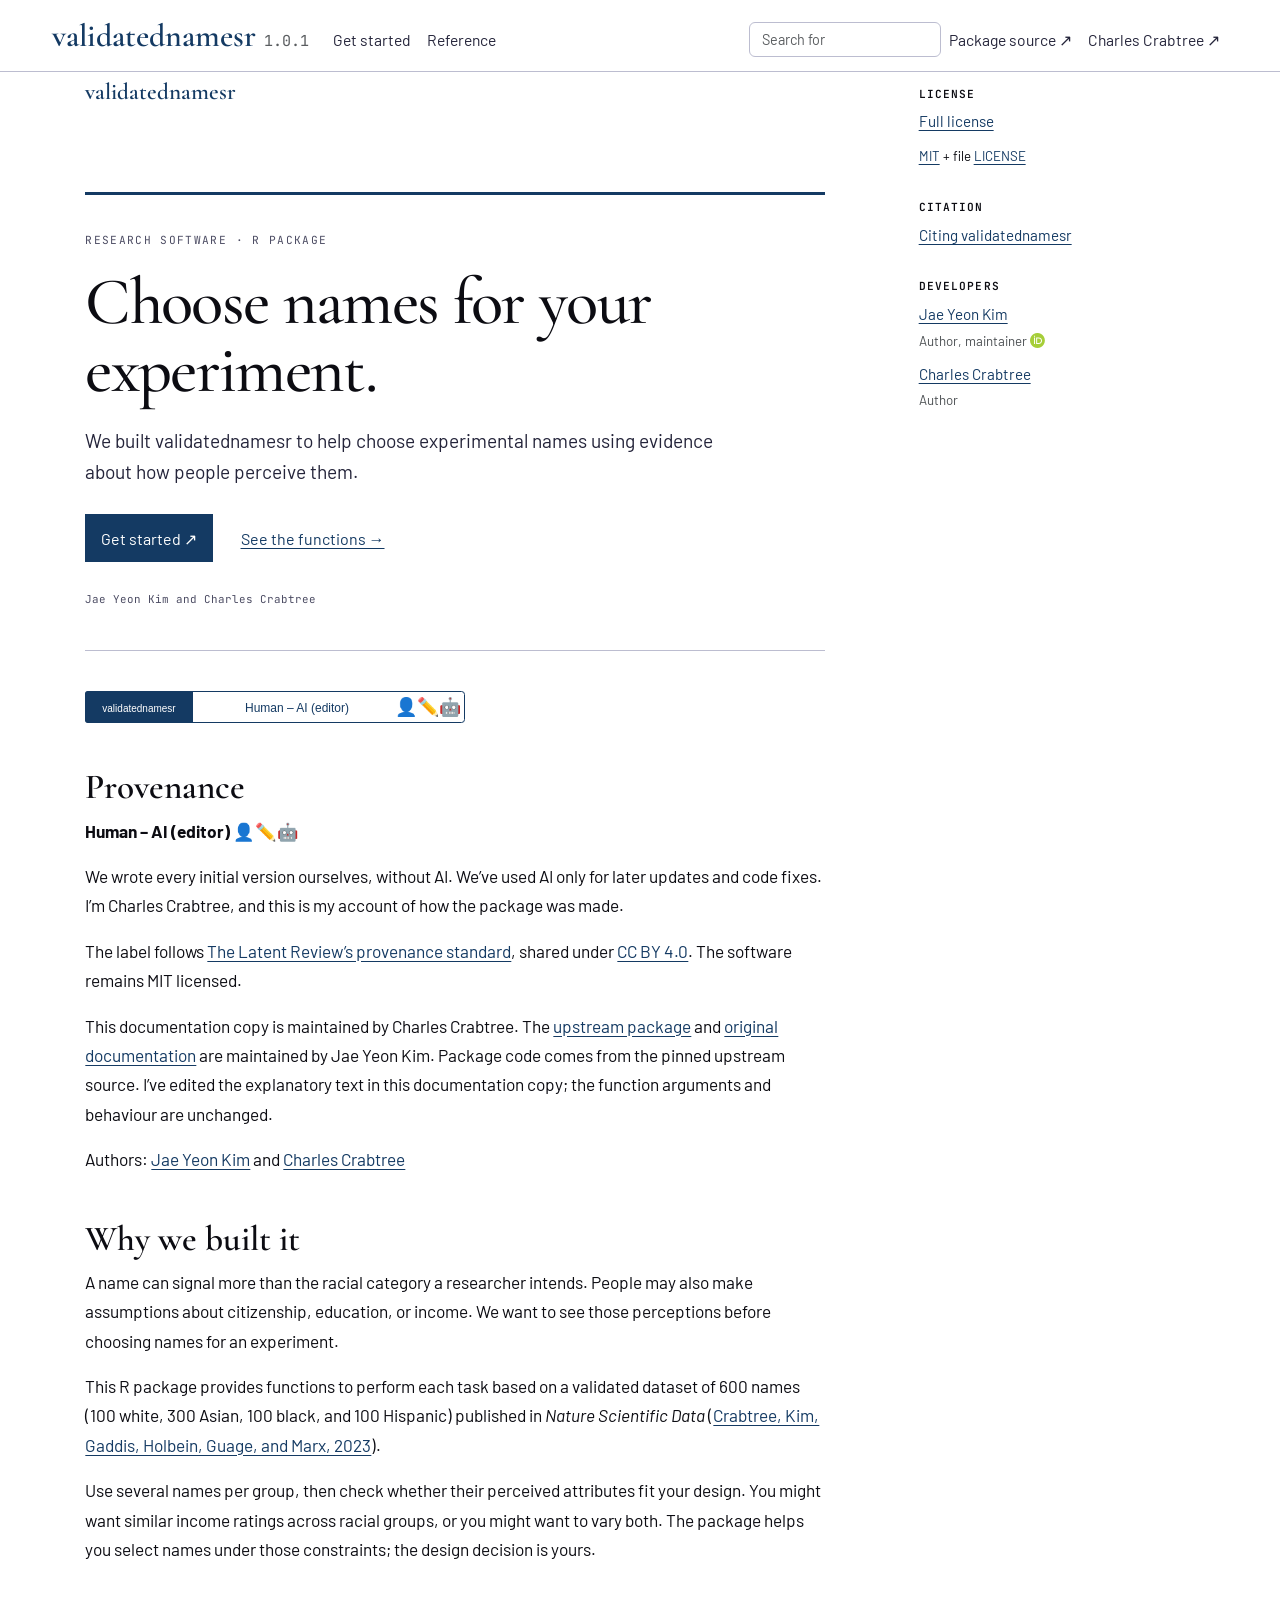
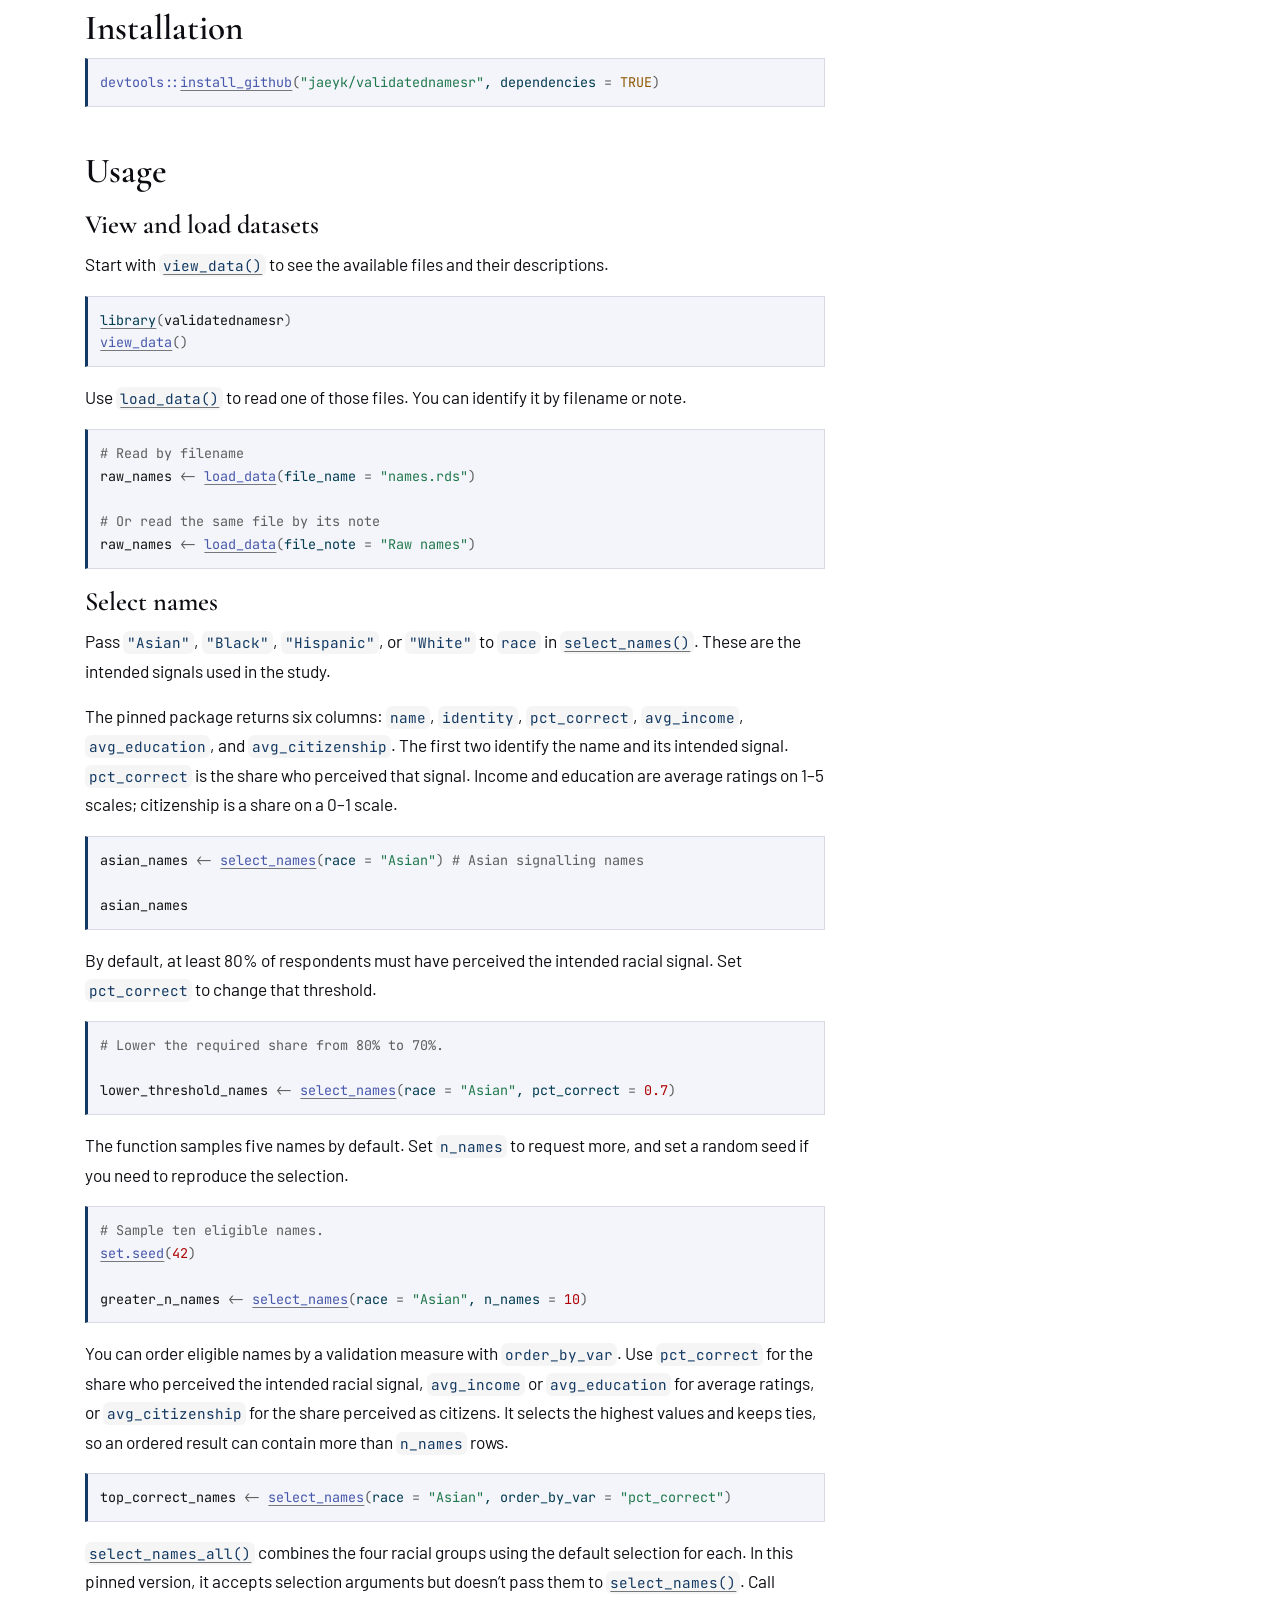
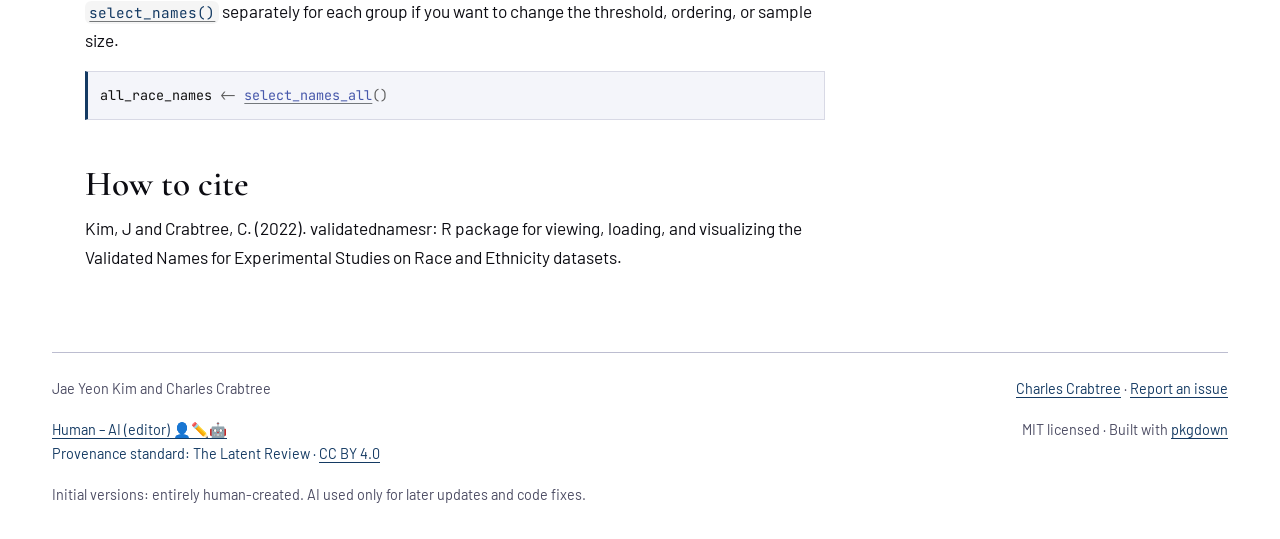
==== commit 6b7cb2a3: "Rewrite package documentation in Charles Crabtree’s voice Co-Authored-By: warp-agent <warp-agent@war" ====
--- a/docs/index.html
+++ b/docs/index.html
@@ -56,13 +56,13 @@
 Research software · R package
 </p>
 <p class="hero-title">
-Choose names.<br>Use validation evidence.
+Choose names for your experiment.
 </p>
 <p class="hero-summary">
-View, load, and select validated names for experimental studies on race and ethnicity.
+We built validatednamesr to help choose experimental names using evidence about how people perceive them.
 </p>
 <p class="hero-links">
-<a class="hero-primary" href="#installation">Get started ↗</a><a href="reference/index.html">Explore the reference →</a>
+<a class="hero-primary" href="#installation">Get started ↗</a><a href="reference/index.html">See the functions →</a>
 </p>
 <p class="hero-meta">
 Jae Yeon Kim and Charles Crabtree
@@ -73,21 +73,17 @@
 <h2 id="provenance">Provenance<a class="anchor" aria-label="anchor" href="#provenance"></a>
 </h2>
 <p><strong>Human – AI (editor) 👤✏️🤖</strong></p>
-<p>All initial versions were created entirely by the human authors, without AI. AI was used only for subsequent updates and code fixes. This provenance declaration is supplied by Charles Crabtree.</p>
+<p>We wrote every initial version ourselves, without AI. We’ve used AI only for later updates and code fixes. I’m Charles Crabtree, and this is my account of how the package was made.</p>
 <p>The label follows <a href="https://thelatentreview.com/provenance/" class="external-link">The Latent Review’s provenance standard</a>, shared under <a href="https://creativecommons.org/licenses/by/4.0/" class="external-link">CC BY 4.0</a>. The software remains MIT licensed.</p>
-<p>This documentation copy is maintained by Charles Crabtree. The <a href="https://github.com/jaeyk/validatednamesr" class="external-link">upstream package</a> and <a href="https://jaeyk.github.io/validatednamesr/" class="external-link">original documentation</a> are maintained by Jae Yeon Kim. Package code and reference entries are reproduced from the upstream source without changes.</p>
+<p>This documentation copy is maintained by Charles Crabtree. The <a href="https://github.com/jaeyk/validatednamesr" class="external-link">upstream package</a> and <a href="https://jaeyk.github.io/validatednamesr/" class="external-link">original documentation</a> are maintained by Jae Yeon Kim. Package code comes from the pinned upstream source. I’ve edited the explanatory text in this documentation copy; the function arguments and behaviour are unchanged.</p>
 <p>Authors: <a href="https://jaeyk.github.io/" class="external-link">Jae Yeon Kim</a> and <a href="https://charlescrabtree.com/" class="external-link">Charles Crabtree</a></p>
 </div>
 <div class="section level2">
-<h2 id="summary">Summary<a class="anchor" aria-label="anchor" href="#summary"></a>
+<h2 id="why-we-built-it">Why we built it<a class="anchor" aria-label="anchor" href="#why-we-built-it"></a>
 </h2>
-<p>Researchers have used names to indicate race in various experimental tasks such as surveys, conjoint experiments, and correspondence experiments. When doing so, researchers must consider at least the following three factors:</p>
-<ul>
-<li>Choose names that vary by race but remain constant across other perceived attributes, or choose names that vary by race and other perceived attributes.</li>
-<li>Use not only one but several names to increase reliability.</li>
-<li>Use names that indicate differences in citizenship, education, and income within and across races to explore.</li>
-</ul>
-<p>This R package provides functions to perform each task based on a validated dataset of 600 names (100 white, 300 Asian, 100 black, and 100 Hispanic) published in <em>Nature Scientific Data</em> (<a href="https://www.nature.com/articles/s41597-023-01947-0#Sec10" class="external-link">Crabtree, Kim, Gaddis, Holbein, Guage, and Marx, 2023</a>). It helps researchers choose names in an experimental study that are consistent with their research objectives and underlying assumptions.</p>
+<p>A name can signal more than the racial category a researcher intends. People may also make assumptions about citizenship, education, or income. We want to see those perceptions before choosing names for an experiment.</p>
+<p>This R package provides functions to perform each task based on a validated dataset of 600 names (100 white, 300 Asian, 100 black, and 100 Hispanic) published in <em>Nature Scientific Data</em> (<a href="https://www.nature.com/articles/s41597-023-01947-0#Sec10" class="external-link">Crabtree, Kim, Gaddis, Holbein, Guage, and Marx, 2023</a>).</p>
+<p>Use several names per group, then check whether their perceived attributes fit your design. You might want similar income ratings across racial groups, or you might want to vary both. The package helps you select names under those constraints; the design decision is yours.</p>
 </div>
 <div class="section level2">
 <h2 id="installation">Installation<a class="anchor" aria-label="anchor" href="#installation"></a>
@@ -101,63 +97,42 @@
 <div class="section level3">
 <h3 id="view-and-load-datasets">View and load datasets<a class="anchor" aria-label="anchor" href="#view-and-load-datasets"></a>
 </h3>
-<ol style="list-style-type: decimal">
-<li>
-<code><a href="reference/view_data.html">view_data()</a></code>: This function views the dataset’s filename, type, and notes (metadata).</li>
-</ol>
+<p>Start with <code><a href="reference/view_data.html">view_data()</a></code> to see the available files and their descriptions.</p>
 <div class="sourceCode" id="cb2"><pre class="downlit sourceCode r">
-<code class="sourceCode R"><span><span class="fu"><a href="reference/view_data.html">view_data</a></span><span class="op">(</span><span class="op">)</span></span>
-<span></span>
-<span><span class="co">#&gt;            filename    type          notes</span></span>
-<span><span class="co">#&gt; 1         names.rds   Names      Raw names</span></span>
-<span><span class="co">#&gt; 2 study-1-names.rds Studies Study 1 result</span></span>
-<span><span class="co">#&gt; 3 study-2-names.rds Studies Study 2 result</span></span>
-<span><span class="co">#&gt; 4 study-3-names.rds Studies Study 3 result</span></span>
-<span><span class="co">#&gt; 5      study123.rds  Pooled  Pooled result</span></span></code></pre></div>
-<ol start="2" style="list-style-type: decimal">
-<li>
-<code><a href="reference/load_data.html">load_data()</a></code>: This function loads a particular dataset. Use either the <code>file_name</code> or <code>file_note</code> argument.</li>
-</ol>
+<code class="sourceCode R"><span><span class="kw"><a href="https://rdrr.io/r/base/library.html" class="external-link">library</a></span><span class="op">(</span><span class="va">validatednamesr</span><span class="op">)</span></span>
+<span><span class="fu"><a href="reference/view_data.html">view_data</a></span><span class="op">(</span><span class="op">)</span></span></code></pre></div>
+<p>Use <code><a href="reference/load_data.html">load_data()</a></code> to read one of those files. You can identify it by filename or note.</p>
 <div class="sourceCode" id="cb3"><pre class="downlit sourceCode r">
-<code class="sourceCode R"><span><span class="co"># The following two commands will provide the same output.</span></span>
-<span></span>
-<span><span class="co">#file name</span></span>
+<code class="sourceCode R"><span><span class="co"># Read by filename</span></span>
 <span><span class="va">raw_names</span> <span class="op">&lt;-</span> <span class="fu"><a href="reference/load_data.html">load_data</a></span><span class="op">(</span>file_name <span class="op">=</span> <span class="st">"names.rds"</span><span class="op">)</span></span>
 <span></span>
-<span><span class="co"># file note </span></span>
+<span><span class="co"># Or read the same file by its note </span></span>
 <span><span class="va">raw_names</span> <span class="op">&lt;-</span> <span class="fu"><a href="reference/load_data.html">load_data</a></span><span class="op">(</span>file_note <span class="op">=</span> <span class="st">"Raw names"</span><span class="op">)</span></span></code></pre></div>
 </div>
 <div class="section level3">
 <h3 id="select-names">Select names<a class="anchor" aria-label="anchor" href="#select-names"></a>
 </h3>
-<p>The <code><a href="reference/select_names.html">select_names()</a></code> function helps to choose the validated names that are intended to signal a particular race using the <code>race</code> argument. The options available for this argument are: <code>Asian,</code> <code>Black,</code> <code>Hispanic,</code> <code>White.</code></p>
-<p>The output of this data is a dataframe with nine columns: <code>first</code> (first name), <code>last</code> = last name, <code>w.asian</code> = westernized Asian name (1 = yes, 0 = no), <code>name</code> (full name), <code>identity</code> (the name’s intended race), <code>mean_correct</code> = the percentage of the name’s intended race correctly perceived (0-1), <code>avg_income</code> = average perceived income level (1-5), <code>avg_education</code> = average perceived education level (1-5), <code>avg_citizenship</code> = the percentage of perceived citizenship status (0-1).</p>
+<p>Pass <code>"Asian"</code>, <code>"Black"</code>, <code>"Hispanic"</code>, or <code>"White"</code> to <code>race</code> in <code><a href="reference/select_names.html">select_names()</a></code>. These are the intended signals used in the study.</p>
+<p>The pinned package returns six columns: <code>name</code>, <code>identity</code>, <code>pct_correct</code>, <code>avg_income</code>, <code>avg_education</code>, and <code>avg_citizenship</code>. The first two identify the name and its intended signal. <code>pct_correct</code> is the share who perceived that signal. Income and education are average ratings on 1–5 scales; citizenship is a share on a 0–1 scale.</p>
 <div class="sourceCode" id="cb4"><pre class="downlit sourceCode r">
 <code class="sourceCode R"><span><span class="va">asian_names</span> <span class="op">&lt;-</span> <span class="fu"><a href="reference/select_names.html">select_names</a></span><span class="op">(</span>race <span class="op">=</span> <span class="st">"Asian"</span><span class="op">)</span> <span class="co"># Asian signalling names </span></span>
 <span></span>
-<span><span class="va">asian_names</span> </span>
+<span><span class="va">asian_names</span></span></code></pre></div>
+<p>By default, at least 80% of respondents must have perceived the intended racial signal. Set <code>pct_correct</code> to change that threshold.</p>
+<div class="sourceCode" id="cb5"><pre class="downlit sourceCode r">
+<code class="sourceCode R"><span><span class="co"># Lower the required share from 80% to 70%.</span></span>
 <span></span>
-<span><span class="co">#&gt;   first last  w.asian name      identity       mean_correct avg_income avg_education avg_citizenship</span></span>
-<span><span class="co">#&gt;   &lt;chr&gt; &lt;chr&gt;   &lt;dbl&gt; &lt;chr&gt;     &lt;fct&gt;            &lt;dbl&gt;   &lt;dbl&gt;   &lt;dbl&gt;   &lt;dbl&gt;</span></span>
-<span><span class="co">#&gt; 1 Dan   Yang        1 Dan Yang  Asian or Paci…   0.848    2.09    2.55   0.773</span></span>
-<span><span class="co">#&gt; 2 Hong  Pham        0 Hong Pham Asian or Paci…   0.826    1.94    2.28   0.465</span></span>
-<span><span class="co">#&gt; 3 May   Chen        1 May Chen  Asian or Paci…   0.878    2.07    2.37   0.789</span></span>
-<span><span class="co">#&gt; 4 Hong  Le          0 Hong Le   Asian or Paci…   0.816    1.97    2.42   0.539</span></span>
-<span><span class="co">#&gt; 5 Wei   Le          0 Wei Le    Asian or Paci…   0.806    1.93    2.18   0.418</span></span></code></pre></div>
-<p>You can change the threshold level of the names to be correctly perceived using the <code>pct_correct</code> argument. The default value for this argument is <code>0.8.</code></p>
-<div class="sourceCode" id="cb5"><pre class="downlit sourceCode r">
-<code class="sourceCode R"><span><span class="co"># change the threshold level of the names to be correctly perceived from 0.8 (the default value) to 0.7</span></span>
-<span></span>
-<span><span class="va">high_thres_names</span> <span class="op">&lt;-</span> <span class="fu"><a href="reference/select_names.html">select_names</a></span><span class="op">(</span>race <span class="op">=</span> <span class="st">"Asian"</span>, pct_correct <span class="op">=</span> <span class="fl">0.7</span><span class="op">)</span></span></code></pre></div>
-<p>You can also change the number of the names to be selected using the <code>n_names</code> argument. The default value for this argument is <code>5.</code> These names will be selected randomly.</p>
+<span><span class="va">lower_threshold_names</span> <span class="op">&lt;-</span> <span class="fu"><a href="reference/select_names.html">select_names</a></span><span class="op">(</span>race <span class="op">=</span> <span class="st">"Asian"</span>, pct_correct <span class="op">=</span> <span class="fl">0.7</span><span class="op">)</span></span></code></pre></div>
+<p>The function samples five names by default. Set <code>n_names</code> to request more, and set a random seed if you need to reproduce the selection.</p>
 <div class="sourceCode" id="cb6"><pre class="downlit sourceCode r">
-<code class="sourceCode R"><span><span class="co"># change the number of the names to be selected from 5 (the default value) to 10 </span></span>
+<code class="sourceCode R"><span><span class="co"># Sample ten eligible names.</span></span>
+<span><span class="fu"><a href="https://rdrr.io/r/base/Random.html" class="external-link">set.seed</a></span><span class="op">(</span><span class="fl">42</span><span class="op">)</span> </span>
 <span></span>
 <span><span class="va">greater_n_names</span> <span class="op">&lt;-</span> <span class="fu"><a href="reference/select_names.html">select_names</a></span><span class="op">(</span>race <span class="op">=</span> <span class="st">"Asian"</span>, n_names <span class="op">=</span> <span class="fl">10</span><span class="op">)</span></span></code></pre></div>
-<p>Rather than using random sampling, it is possible to select names by ordering them according to a chosen variable. This is done by specifying the <code>order_by_var</code> argument. The values available for it are: <code>pct_correct</code> = the percentage of the name’s intended race correctly perceived, <code>avg_income</code> = average perceived income level, <code>avg_education</code> = average perceived education level, and <code>avg_citizenship</code> = the percentage of perceived citizenship status.</p>
+<p>You can order eligible names by a validation measure with <code>order_by_var</code>. Use <code>pct_correct</code> for the share who perceived the intended racial signal, <code>avg_income</code> or <code>avg_education</code> for average ratings, or <code>avg_citizenship</code> for the share perceived as citizens. It selects the highest values and keeps ties, so an ordered result can contain more than <code>n_names</code> rows.</p>
 <div class="sourceCode" id="cb7"><pre class="downlit sourceCode r">
-<code class="sourceCode R"><span><span class="va">top_correct_names</span> <span class="op">&lt;-</span> <span class="fu"><a href="reference/select_names.html">select_names</a></span><span class="op">(</span>race <span class="op">=</span> <span class="st">"Asian"</span>, order_by <span class="op">=</span> <span class="st">"pct_correct"</span><span class="op">)</span></span></code></pre></div>
-<p>Finally, if you would like to select the names from all racial groups, use <code>select_nams_all()</code> instead of <code>select_names().</code> Note that <code><a href="reference/select_names_all.html">select_names_all()</a></code> does not have the <code>race</code> argument, but all the other arguments are identical.</p>
+<code class="sourceCode R"><span><span class="va">top_correct_names</span> <span class="op">&lt;-</span> <span class="fu"><a href="reference/select_names.html">select_names</a></span><span class="op">(</span>race <span class="op">=</span> <span class="st">"Asian"</span>, order_by_var <span class="op">=</span> <span class="st">"pct_correct"</span><span class="op">)</span></span></code></pre></div>
+<p><code><a href="reference/select_names_all.html">select_names_all()</a></code> combines the four racial groups using the default selection for each. In this pinned version, it accepts selection arguments but doesn’t pass them to <code><a href="reference/select_names.html">select_names()</a></code>. Call <code><a href="reference/select_names.html">select_names()</a></code> separately for each group if you want to change the threshold, ordering, or sample size.</p>
 <div class="sourceCode" id="cb8"><pre class="downlit sourceCode r">
 <code class="sourceCode R"><span><span class="va">all_race_names</span> <span class="op">&lt;-</span> <span class="fu"><a href="reference/select_names_all.html">select_names_all</a></span><span class="op">(</span><span class="op">)</span></span></code></pre></div>
 </div>
